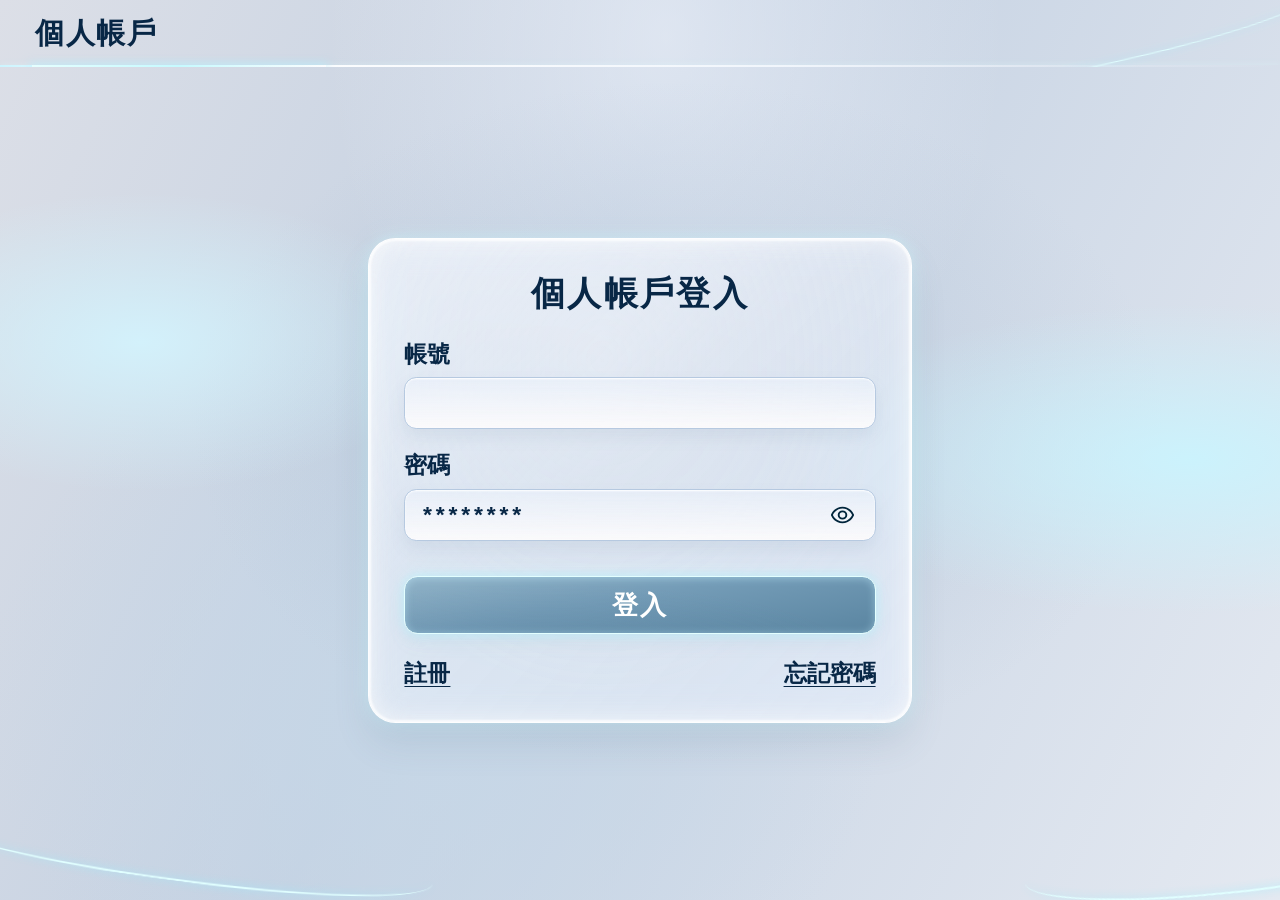
==== index.html @ 2a944b0b "Add files via upload" ====
<!doctype html>
<html lang="zh-Hant">
<head>
  <meta charset="utf-8">
  <meta name="viewport" content="width=device-width, initial-scale=1">
  <meta name="description" content="個人帳戶登入入口，使用帳號與密碼登入個人帳戶。">
  <meta name="theme-color" content="#dce5ef">
  <meta name="color-scheme" content="light">
  <title>個人帳戶登入｜個人帳戶</title>
  <link rel="stylesheet" href="./style.css">
  <link rel="stylesheet" href="./account.css">
  <script src="./app.js" defer></script>
</head>
<body>
  <a class="skip-link" href="#main-content">跳至主要內容</a>
  <header class="site-header">
    <a class="site-name" href="#login" aria-label="個人帳戶首頁">個人帳戶</a>
    <div class="header-light" aria-hidden="true"><span></span></div>
  </header>
  <main id="main-content" tabindex="-1">
    <section class="login-panel" aria-labelledby="login-title">
      <h1 id="login-title">個人帳戶登入</h1>
      <form id="login-form">
        <div class="field">
          <label for="account">帳號</label>
          <input id="account" name="username" type="text" autocomplete="username" autocapitalize="none" spellcheck="false" required>
        </div>
        <div class="field">
          <label for="password">密碼</label>
          <div class="password-input">
            <input id="password" name="password" type="password" autocomplete="current-password" placeholder="********" required>
            <button class="password-toggle" type="button" aria-label="顯示密碼" aria-controls="password" aria-pressed="false"><img class="eye-icon" src="./assets/icons/eye.svg" alt="" aria-hidden="true" width="39" height="30"></button>
          </div>
        </div>
        <button class="login-button" type="submit" disabled>登入</button>
        <nav class="account-links" aria-label="帳戶協助">
          <a href="#register">註冊</a>
          <a href="#recovery">忘記密碼</a>
        </nav>
        <p id="form-message" class="form-message" role="status" aria-live="polite" hidden></p>
      </form>
    </section>
  </main>
  <div class="bottom-light bottom-light-left" aria-hidden="true"></div>
  <div class="bottom-light bottom-light-right" aria-hidden="true"></div>
  <aside class="demo-tools" aria-label="流程示範工具">
    <details id="demo-tools">
      <summary>流程示範 <span aria-hidden="true">· 27 畫面</span></summary>
      <div class="demo-drawer">
        <h2>個人帳戶 · 流程預覽</h2>
        <p>僅使用虛構資料，未連接後端、金流或讀卡設備。請勿填入真實個資。重新整理會清除本次操作資料。</p>
        <p class="demo-credentials">示範帳號：<b>demo</b>　密碼：<b>demo1234</b><br>安全問題答案：<b>小王子</b>　示範證號：<b>DEMO-ID-001</b></p>
        <div class="demo-actions"><button type="button" data-action="demo-login">以示範帳戶進入</button><button type="button" data-action="demo-reset">重置示範</button></div>
        <label for="preview-screen">直接預覽參考畫面</label>
        <select id="preview-screen"><option value="">選擇畫面 01–27</option></select>
      </div>
    </details>
  </aside>
  <dialog id="flow-dialog" class="flow-dialog" aria-labelledby="dialog-title"></dialog>
  <noscript><p class="no-script">此網站為流程示範；請啟用 JavaScript 操作，尚未串接正式帳戶服務。</p></noscript>
</body>
</html>
---- style.css ----
:root {
  --u: clamp(.76px, .0598086vw, 1.15px);
  --ink: #082746;
  --input-edge: #b6c9e0;
  --font: Arial, "Microsoft JhengHei", "PingFang TC", "Noto Sans TC", sans-serif;
}
* { box-sizing: border-box; }
html { min-width: 280px; }
body {
  margin: 0;
  min-height: 100svh;
  color: var(--ink);
  font-family: var(--font);
  background:
    radial-gradient(ellipse at 11% 38%, #d3f5ffdb 0%, transparent 19%),
    radial-gradient(ellipse at 93% 51%, #c9f5ffdd 0%, transparent 24%),
    radial-gradient(ellipse at 53% 47%, #7c9ab730 0%, transparent 51%),
    radial-gradient(ellipse at 52% 4%, #eef2fa9c 0%, transparent 36%),
    radial-gradient(ellipse at 34% 78%, #c6d7e7 0%, transparent 38%),
    linear-gradient(116deg, #dcdfe7 0%, #c4d1e2 42%, #e4e9f1 100%);
  background-attachment: fixed;
}
button, input { font: inherit; }
button, a { -webkit-tap-highlight-color: transparent; }
button { cursor: pointer; }
a { color: inherit; }
[hidden] { display: none !important; }
:focus-visible { outline: 3px solid #367499; outline-offset: 5px; }
.skip-link { position: absolute; top: 8px; left: 16px; padding: 12px 18px; background: #fff; border-radius: 8px; z-index: 5; transform: translateY(-160%); }
.skip-link:focus { transform: none; }
.site-header { position: relative; height: calc(87 * var(--u)); padding-inline: calc(46 * var(--u)); display: flex; align-items: center; }
.site-name { text-decoration: none; font-size: calc(38 * var(--u)); font-weight: 700; line-height: 1.25; letter-spacing: calc(2 * var(--u)); }
.header-light { position: absolute; inset: auto 0 0; height: calc(2 * var(--u)); background: linear-gradient(90deg, #ccf5ff 0%, #fff 12%, #f1f6fc 61%, #e4eaf300 100%); box-shadow: 0 0 6px #dbffff9c; pointer-events: none; }
.header-light span { position: absolute; left: 2.5%; top: 0; width: 23%; height: 2px; background: linear-gradient(90deg, #e5ffff, #c6faff, transparent); box-shadow: 0 0 8px 2px #aeedff9c; }
.header-light::after { content: ""; position: absolute; right: -3%; bottom: -1px; width: 36%; height: calc(70 * var(--u)); border-bottom: calc(2 * var(--u)) solid #e1ffff; border-radius: 0 0 65% 45%; transform: rotate(-11deg); filter: drop-shadow(0 0 4px #93eeff); }
/* Keep the curved light inside its decorative layer, including on narrow screens. */
.site-header { overflow: clip; }
main { min-height: calc(100svh - 87 * var(--u)); display: grid; grid-template-columns: minmax(0, 1fr); place-items: center; padding: calc(35 * var(--u)) 24px; }
.login-panel {
  position: relative; width: calc(710 * var(--u)); max-width: 100%;
  padding: calc(44 * var(--u)) calc(46 * var(--u)) calc(35 * var(--u));
  border: calc(2 * var(--u)) solid #ffffffed;
  border-radius: calc(36 * var(--u));
  background: radial-gradient(ellipse at 43% 25%, #ffffff3d, transparent 65%), linear-gradient(132deg, #f4f8ffab 0%, #f0f4fd80 47%, #e9f2ff8f 100%);
  box-shadow: inset 0 0 2px 2px #ffffffbf, inset 0 0 26px #fffdfdba, 0 21px 35px #526f8c24, 0 0 17px #cefcff8c;
  backdrop-filter: blur(16px);
  transform: translateY(calc(-4 * var(--u)));
}
h1 { margin: 0 0 calc(31 * var(--u)); font-size: calc(44 * var(--u)); line-height: 1.3; letter-spacing: calc(3 * var(--u)); font-weight: 700; text-align: center; }
.field label { display: block; margin-bottom: calc(10 * var(--u)); font-size: calc(30 * var(--u)); line-height: 1.3; font-weight: 700; }
.field + .field { margin-top: calc(29 * var(--u)); }
.field input {
  display: block; width: 100%; height: calc(68 * var(--u)); min-width: 0;
  padding: 0 calc(23 * var(--u)); border: calc(2 * var(--u)) solid var(--input-edge); border-radius: calc(16 * var(--u));
  color: var(--ink); font-size: calc(30 * var(--u));
  background: linear-gradient(180deg, #edf3fc8c, #fffdfddb);
  box-shadow: inset 0 1px 2px #ffffff, 0 8px 16px #5677971a;
}
.field input:focus { border-color: #689bb8; }
.password-input { position: relative; }
.password-input input { padding-right: calc(78 * var(--u)); }
.password-input input::placeholder { opacity: 1; color: var(--ink); letter-spacing: calc(5 * var(--u)); font-family: Arial, sans-serif; font-weight: 700; }
.password-toggle { position: absolute; right: calc(14 * var(--u)); top: 50%; transform: translateY(-50%); display: grid; place-items: center; width: calc(54 * var(--u)); height: calc(50 * var(--u)); min-width: 44px; min-height: 44px; border: 0; border-radius: 10px; background: transparent; }
.password-toggle:hover { background: #b9d5e936; }
.eye-icon { display: block; width: calc(39 * var(--u)); height: calc(30 * var(--u)); object-fit: contain; filter: invert(12%) sepia(55%) saturate(1350%) hue-rotate(171deg) brightness(89%) contrast(102%); }
.login-button, .dialog-close {
  width: 100%; height: calc(76 * var(--u)); min-height: 48px; margin-top: calc(46 * var(--u));
  border: calc(2 * var(--u)) solid #e3ffff; border-radius: calc(18 * var(--u)); color: #fff;
  background: radial-gradient(ellipse at 29% 120%, #466e8d30, transparent 63%), linear-gradient(170deg, #90b2c7 0%, #749cb7 43%, #5a85a1 100%);
  box-shadow: inset 0 1px 9px #c4efff7a, 0 0 13px #b2f6ffb3, 0 9px 18px #6d93ab17;
  font-size: calc(34 * var(--u)); font-weight: 700; letter-spacing: calc(2 * var(--u));
  transition: filter .15s ease, box-shadow .15s ease;
}
.login-button:hover, .dialog-close:hover { filter: brightness(1.06); box-shadow: inset 0 1px 9px #d9f6ffb3, 0 0 16px #a6f5ffcc, 0 9px 18px #6d93ab26; }
.login-button:active, .dialog-close:active { filter: brightness(.96); }
.account-links { display: flex; align-items: center; justify-content: space-between; gap: 20px; margin-top: calc(22 * var(--u)); }
.account-links a { display: inline-flex; align-items: center; min-height: 44px; font-size: calc(30 * var(--u)); font-weight: 700; line-height: 1.35; text-underline-offset: 5px; text-decoration-thickness: 1px; }
.account-links a:hover { color: #416f92; }
.form-message { margin: 20px 0 0; padding: 12px 14px; font-size: 15px; line-height: 1.7; border-left: 3px solid #6a99b7; border-radius: 3px; background: #ffffff80; }
.bottom-light { position: fixed; bottom: calc(25 * var(--u)); pointer-events: none; width: 40%; height: calc(82 * var(--u)); filter: drop-shadow(0 0 4px #94eeff); }
.bottom-light::before { content: ""; position: absolute; inset: 0; border-bottom: 2px solid #e1ffff; border-radius: 0 0 52% 45%; transform: rotate(7deg); }
.bottom-light-left { left: -6%; transform: rotate(1deg); }
.bottom-light-right { right: -10%; bottom: calc(7 * var(--u)); width: 30%; transform: rotate(-12deg); }
/* Percentage-based CSS curves follow the reference without raster decoration. */
@supports (clip-path: shape(from 0% 0%, line to 100% 0%, line to 100% 100%, close)) {
  .site-header { overflow: visible; }
  .header-light::after {
    right: 0; bottom: -10px; width: 36%; height: calc(90 * var(--u));
    border: 0; border-radius: 0; transform: none; background: #e7ffff;
    clip-path: shape(from 0% 83%, curve to 100% 0% with 62% 118% / 67% -2%, line to 100% 2%, curve to 0% 85% with 67% 0% / 62% 120%, close);
    filter: drop-shadow(0 0 4px #93eeff);
  }
  .bottom-light-left { left: 0; bottom: calc(15 * var(--u)); width: 36%; height: calc(90 * var(--u)); transform: none; }
  .bottom-light-right { right: 0; bottom: calc(18 * var(--u)); width: 20%; height: calc(75 * var(--u)); transform: none; }
  .bottom-light::before { border: 0; border-radius: 0; transform: none; background: linear-gradient(90deg, #e1ffff55, #e1ffff 28%, #e1ffff9c 75%, #e1ffff11); }
  .bottom-light-left::before { clip-path: shape(from 0% 12%, curve to 100% 97% with 30% -20% / 29% 97%, line to 100% 99%, curve to 0% 14% with 29% 99% / 30% -18%, close); }
  .bottom-light-right::before { clip-path: shape(from 0% 92%, curve to 100% 5% with 55% 92% / 65% 10%, line to 100% 7%, curve to 0% 94% with 65% 12% / 55% 94%, close); }
}
dialog { width: min(460px, calc(100% - 40px)); max-height: calc(100svh - 48px); overflow-y: auto; padding: 30px; border: 2px solid #fff; border-radius: 22px; color: var(--ink); background: #edf3fb; box-shadow: 0 12px 45px #143a5b38, 0 0 15px #ccf9ff; }
dialog::backdrop { background: #1a3d5d66; backdrop-filter: blur(3px); }
dialog h2 { margin: 0 0 15px; font-size: 26px; }
dialog p { font-size: 16px; line-height: 1.8; }
.dialog-close { height: 50px; margin-top: 15px; font-size: 21px; letter-spacing: 0; }
.no-script { position: relative; padding: 16px; background: #fff; font-size: 15px; line-height: 1.7; }
@media (max-width: 600px) {
  body { background: radial-gradient(ellipse at 0 23%, #d7f8ffb3, transparent 34%), radial-gradient(ellipse at 100% 88%, #d1f4ffb3, transparent 40%), linear-gradient(155deg, #d9dfe9, #c6d6e6 55%, #e4ebf3); }
  .site-header { height: 76px; padding-inline: 24px; }
  .site-name { font-size: 29px; letter-spacing: 1px; }
  .header-light::after { width: 40%; height: 40px; right: 0; }
  main { min-height: calc(100svh - 76px); padding: 38px 22px 54px; }
  .login-panel { width: min(410px, 100%); min-width: 0; padding: 32px 25px 28px; border-radius: 26px; transform: none; }
  h1 { font-size: 29px; line-height: 1.4; letter-spacing: 1px; margin-bottom: 31px; }
  .field label { margin-bottom: 11px; font-size: 23px; }
  .field + .field { margin-top: 26px; }
  .field input { height: 57px; padding-left: 17px; border-width: 1.5px; border-radius: 13px; font-size: 23px; }
  .password-input input { padding-right: 57px; }
  .password-toggle { right: 5px; }
  .eye-icon { width: 30px; height: 25px; }
  .login-button { margin-top: 32px; height: 60px; font-size: 27px; border-radius: 14px; }
  .account-links { margin-top: 19px; }
  .account-links a { font-size: 23px; }
  .bottom-light-left { width: 75%; left: -18%; bottom: 2px; opacity: .7; }
  .bottom-light-right { display: none; }
}
@media (max-width: 350px) {
  main { padding-inline: 18px; }
  .login-panel { padding-inline: 21px; }
  h1 { font-size: 25px; }
  .account-links a { font-size: 20px; }
}
@media (prefers-reduced-motion: reduce) { *, *::before, *::after { transition: none !important; scroll-behavior: auto !important; } }
---- account.css ----
/* Shared screens 02–27. The approved login screen remains in style.css. */
select { font: inherit; }
body { background-color: #dce5ef; }
body[data-screen="02"], body[data-screen="04"] { background-attachment: scroll; }
h1[tabindex="-1"]:focus, #main-content:focus { outline: none; }
button:disabled { cursor: not-allowed; opacity: .65; }
.icon { display: inline-block; flex: 0 0 auto; width: 1.15em; height: 1.15em; object-fit: contain; filter: invert(12%) sepia(55%) saturate(1350%) hue-rotate(171deg) brightness(89%) contrast(102%); }
.sidebar a[aria-current="page"] .icon, .btn:not(.secondary) .icon { filter: brightness(0) invert(1); }
.pending-panel .icon, .reader-stage .reader-icon { filter: invert(46%) sepia(23%) saturate(1039%) hue-rotate(163deg) brightness(95%) contrast(88%); }
.btn { display: inline-flex; align-items: center; justify-content: center; gap: .45em; min-height: 44px; padding: calc(14 * var(--u)) calc(30 * var(--u)); border: 2px solid #e3ffff; border-radius: calc(15 * var(--u)); color: white; background: radial-gradient(ellipse at 29% 120%, #466e8d30, transparent 63%), linear-gradient(170deg, #90b2c7, #7199b4 43%, #5a85a1); box-shadow: inset 0 1px 8px #d4f2ff70, 0 0 11px #b2f6ff99; font-size: calc(30 * var(--u)); font-weight: 700; line-height: 1.35; text-decoration: none; transition: filter .15s, box-shadow .15s; }
.btn:hover { filter: brightness(1.055); }
.btn:active { filter: brightness(.95); }
.btn.secondary { border-color: #b4cce3; color: var(--ink); background: linear-gradient(#f9fbff99, #f4f8ffdd); box-shadow: inset 0 1px 3px #fff, 0 5px 9px #5177991a; }
.btn.compact { padding: calc(9 * var(--u)) calc(24 * var(--u)); font-size: calc(26 * var(--u)); }
.btn.wide { width: 100%; }
.text-link { display: inline-flex; align-items: center; min-height: 44px; font-size: calc(28 * var(--u)); font-weight: 700; text-underline-offset: 5px; }
.return-link { margin-top: calc(17 * var(--u)); text-align: center; }
.muted { color: #536b83; }
.demo-note { font-size: max(14px, calc(22 * var(--u))); line-height: 1.65; margin: calc(18 * var(--u)) 0 0; color: #405f7b; }
.error-text { font-size: max(16px, calc(23 * var(--u))); color: #b5283c; line-height: 1.5; margin: 7px 0 0; }
.field input[aria-invalid="true"] { border-color: #e74d66; background: #ffedf1c9; }
.auth-panel { transform: none; }
.auth-panel .login-button { display: inline-flex; align-items: center; justify-content: center; text-decoration: none; }
body[data-screen="02"] main, body[data-screen="04"] main { padding-block: calc(20 * var(--u)) calc(30 * var(--u)); }
.register-panel { width: calc(746 * var(--u)); padding: calc(22 * var(--u)) calc(52 * var(--u)) calc(18 * var(--u)); border-radius: calc(28 * var(--u)); }
.register-panel h1 { margin-bottom: 0; }
.register-panel .field label { font-size: calc(26 * var(--u)); line-height: 1.2; margin-bottom: calc(6 * var(--u)); }
.register-panel .field input { height: calc(47 * var(--u)); border-radius: calc(12 * var(--u)); font-size: max(18px, calc(25 * var(--u))); }
.register-panel .field + .field { margin-top: calc(11 * var(--u)); }
.register-panel .password-toggle { height: 44px; }
.register-panel .eye-icon { width: calc(35 * var(--u)); height: calc(27 * var(--u)); }
.register-panel .btn { margin-top: calc(26 * var(--u)); height: calc(58 * var(--u)); }
.register-panel .demo-note { font-size: 13px; margin: 10px 0 0; text-align: center; }
@media (min-width: 601px) {
  body[data-screen="04"] .register-panel .field label { font-size: calc(25 * var(--u)); }
  body[data-screen="04"] .register-panel .field input { height: calc(46 * var(--u)); }
  body[data-screen="04"] .register-panel .field + .field { margin-top: calc(8 * var(--u)); }
  body[data-screen="04"] .register-panel .error-text { font-size: calc(22 * var(--u)); line-height: 1.35; }
}
.recovery-panel { width: calc(728 * var(--u)); padding: calc(39 * var(--u)) calc(45 * var(--u)) calc(40 * var(--u)); }
.recovery-panel.account-step { width: calc(662 * var(--u)); }
.recovery-panel.account-step { padding-inline: calc(39 * var(--u)); }
.recovery-panel.question-step { padding-bottom: calc(68 * var(--u)); }
.recovery-panel.password-step { padding-top: calc(43 * var(--u)); padding-bottom: calc(60 * var(--u)); }
.question-step .question-box { padding-block: calc(9 * var(--u)); line-height: 1.35; }
.recovery-panel h1 { margin-bottom: calc(32 * var(--u)); }
.recovery-panel .subtitle { margin: calc(-7 * var(--u)) 0 calc(31 * var(--u)); font-size: calc(29 * var(--u)); font-weight: 700; text-align: center; }
.recovery-panel .btn { margin-top: calc(32 * var(--u)); }
.recovery-panel .secondary.wide { margin-top: calc(16 * var(--u)); }
.question-heading { display: flex; justify-content: space-between; align-items: baseline; gap: 15px; margin-bottom: calc(12 * var(--u)); font-size: calc(29 * var(--u)); font-weight: 700; }
.question-heading small { font-size: calc(22 * var(--u)); font-weight: 400; }
.question-box { padding: calc(14 * var(--u)) calc(20 * var(--u)); border: 2px solid #c5d4e5; background: #dce7f433; border-radius: 14px; font-size: calc(29 * var(--u)); line-height: 1.5; overflow-wrap: anywhere; margin-bottom: calc(30 * var(--u)); }
main.result-main { padding: calc(48 * var(--u)) calc(46 * var(--u)) calc(40 * var(--u)); }
.result-surface { width: 100%; min-height: calc(100svh - 175 * var(--u)); display: grid; place-items: center; border: 2px solid #fff; border-radius: calc(38 * var(--u)); background: #f4f7ff55; box-shadow: inset 0 0 22px #fff8, 0 0 18px #b6f9ffa1; position: relative; padding: 35px; }
.result-surface::before { content: ""; position: absolute; inset: calc(25 * var(--u)); border: 1px solid #ffffffaa; border-radius: 16px; pointer-events: none; }
.result-box { width: calc(742 * var(--u)); max-width: 100%; padding: calc(80 * var(--u)) calc(42 * var(--u)); text-align: center; position: relative; }
.result-box.small { width: calc(630 * var(--u)); padding-block: calc(46 * var(--u)); }
.result-box h1 { font-size: calc(44 * var(--u)); margin-bottom: calc(29 * var(--u)); letter-spacing: 1px; overflow-wrap: anywhere; }
.result-box p { margin: 0 0 calc(38 * var(--u)); font-size: calc(30 * var(--u)); font-weight: 700; line-height: 1.5; }
.result-box .btn { width: calc(350 * var(--u)); max-width: 100%; }
/* Dashboard uses one sidebar and a single content surface, as in the references. */
main.dashboard { display: grid; grid-template-columns: calc(286 * var(--u)) minmax(0, 1fr); align-items: stretch; padding: calc(22 * var(--u)) calc(12 * var(--u)) calc(18 * var(--u)); gap: 0; }
.sidebar { align-self: stretch; width: 100%; min-width: 0; padding: calc(30 * var(--u)) calc(10 * var(--u)); border: 1.5px solid #fff; border-radius: calc(27 * var(--u)) 0 0 calc(27 * var(--u)); background: linear-gradient(125deg, #f7faff75, #d9e5f44d); box-shadow: inset 0 0 16px #fff9, 0 0 13px #baf3ff66; }
.sidebar nav { display: grid; gap: calc(8 * var(--u)); }
.sidebar a { display: flex; align-items: center; gap: calc(26 * var(--u)); min-height: 60px; padding: calc(14 * var(--u)) calc(23 * var(--u)); border: 2px solid transparent; border-radius: calc(14 * var(--u)); font-size: calc(30 * var(--u)); line-height: 1.3; text-decoration: none; font-weight: 700; white-space: nowrap; }
.sidebar a[aria-current="page"] { color: #fff; border-color: #e1ffff; background: linear-gradient(155deg, #94bbce, #6193b0); box-shadow: inset 0 0 8px #c5faff, 0 0 12px #ccffff9c; }
.sidebar a:hover { background-color: #ffffff55; }
.sidebar .icon { width: calc(35 * var(--u)); height: calc(35 * var(--u)); }
.workspace { width: 100%; min-width: 0; min-height: calc(100svh - 127 * var(--u)); border: 2px solid #fff; border-radius: calc(28 * var(--u)); padding: calc(38 * var(--u)) calc(42 * var(--u)); background: linear-gradient(135deg, #f0f6ff91, #dce8fa7d); box-shadow: inset 0 0 23px #fff9, 0 0 15px #bdf8ff80; }
.workspace h1 { text-align: left; margin-bottom: calc(30 * var(--u)); }
.workspace.bare { border-color: transparent; border-radius: 0; box-shadow: none; background: transparent; }
body:is([data-screen="20"], [data-screen="21"], [data-screen="23"], [data-screen="24"], [data-screen="25"], [data-screen="26"]) .workspace > h1 { visibility: hidden; }
.workspace .demo-note { font-size: 14px; margin-top: 24px; }
.info-panel { border: 1.5px solid #c0d2e8; border-radius: calc(16 * var(--u)); background: linear-gradient(125deg, #fcfdffc4, #eaf2ff99); box-shadow: 0 8px 14px #5877991a, inset 0 0 3px #fff; padding: calc(30 * var(--u)) calc(36 * var(--u)); }
.info-panel h2 { font-size: calc(32 * var(--u)); margin: 0 0 calc(26 * var(--u)); line-height: 1.4; }
.balance-panel { position: relative; display: grid; grid-template-columns: 37% minmax(0, 1fr); padding-bottom: calc(45 * var(--u)); min-height: calc(231 * var(--u)); }
.balance-card { padding-right: calc(29 * var(--u)); }
.balance-side { padding-left: calc(42 * var(--u)); border-left: 1.5px solid #b4cbe3; min-width: 0; }
.balance-panel h2 { font-size: calc(30 * var(--u)); margin-bottom: calc(17 * var(--u)); }
.card-number { font-family: Arial, "Microsoft JhengHei", sans-serif; font-size: calc(39 * var(--u)); font-weight: 700; white-space: nowrap; margin: 0 0 calc(22 * var(--u)); }
.card-state { margin: 0; font-size: calc(28 * var(--u)); }
.balance-row { display: flex; align-items: center; gap: calc(34 * var(--u)); flex-wrap: wrap; }
.balance-value { margin: 0; font-family: Arial, sans-serif; font-size: calc(49 * var(--u)); font-weight: 700; line-height: 1.3; white-space: nowrap; }
.balance-row .btn { font-size: calc(28 * var(--u)); }
.balance-records { position: absolute; right: calc(15 * var(--u)); bottom: calc(16 * var(--u)); }
.notice-panel { display: flex; align-items: center; justify-content: space-between; gap: 30px; min-height: calc(145 * var(--u)); }
.notice-panel p { font-size: calc(32 * var(--u)); font-weight: 700; line-height: 1.6; margin: 0; }
.merchant-unapplied { min-height: calc(222 * var(--u)); }
.merchant-unapplied h2 { margin-bottom: calc(30 * var(--u)); }
.pending-panel { justify-content: flex-start; }
.pending-panel .icon { font-size: calc(46 * var(--u)); color: #4d92b8; }
.profile-panel { padding: 0; overflow: hidden; }
.profile-heading { display: flex; gap: 24px; align-items: center; padding: calc(22 * var(--u)) calc(28 * var(--u)); border-bottom: 1px solid #c2d2e3; }
.profile-heading h2 { margin: 0; }
.badge { border: 1px solid #91c8e5; background: linear-gradient(#c3e2f5, #9bcee9); padding: 6px 20px; border-radius: 11px; font-size: calc(26 * var(--u)); font-weight: 700; }
.data-list { margin: 0; }
.data-list > div { display: grid; grid-template-columns: calc(240 * var(--u)) minmax(0, 1fr); gap: 0; border-bottom: 1px solid #bdcfe2; padding: calc(20 * var(--u)) calc(28 * var(--u)); font-size: calc(30 * var(--u)); line-height: 1.45; }
.data-list dt { font-weight: 700; }
.data-list dd { margin: 0; overflow-wrap: anywhere; }
.panel-footer { padding: 8px 12px; display: flex; justify-content: flex-end; }
.card-details { border: 1px solid #adc5e0; border-radius: 12px; overflow: hidden; margin: 0 0 calc(42 * var(--u)); }
.card-details > div:last-child { border-bottom: 0; }
.actions { display: flex; gap: calc(22 * var(--u)); align-items: center; justify-content: center; flex-wrap: wrap; }
.actions.start { justify-content: flex-start; }
.actions > .btn { min-width: calc(215 * var(--u)); }
.records-heading { display: flex; align-items: center; justify-content: space-between; gap: 20px; margin-bottom: calc(10 * var(--u)); }
.records-heading h1 { margin: 0 0 5px; }
.records-heading p { margin: 0; font-size: calc(24 * var(--u)); color: #536b83; }
.records-inner { padding: calc(20 * var(--u)); border: 1.5px solid #fff; border-radius: calc(23 * var(--u)); background: #f5f9ff66; }
.records-tools { display: flex; justify-content: flex-end; margin-bottom: calc(24 * var(--u)); }
.date-filter { display: flex; align-items: center; flex-wrap: wrap; gap: calc(20 * var(--u)); margin: calc(20 * var(--u)) 0 calc(44 * var(--u)); }
.date-filter label { font-size: calc(28 * var(--u)); font-weight: 700; margin-right: calc(15 * var(--u)); }
.date-filter input { max-width: 100%; width: calc(314 * var(--u)); min-width: 0; height: calc(65 * var(--u)); min-height: 48px; border: 1.5px solid #b6cbe3; border-radius: 12px; padding: 10px 18px; background: #f8fbffb8; font-size: max(18px, calc(28 * var(--u))); color: var(--ink); }
.date-filter .btn { min-height: calc(65 * var(--u)); min-width: calc(185 * var(--u)); font-size: calc(27 * var(--u)); }
.table-scroll { max-height: calc(466 * var(--u)); min-height: calc(420 * var(--u)); overflow: auto; border: 1.5px solid #bbcfe4; border-radius: 14px; background: #f4f8ffe6; scrollbar-color: #8fabc4 #eaf2fb; }
table { border-collapse: collapse; width: 100%; text-align: left; font-size: calc(28 * var(--u)); line-height: 1.3; }
caption { position: absolute; width: 1px; height: 1px; padding: 0; overflow: hidden; clip-path: inset(50%); }
th { background: #dce7f4; font-weight: 700; position: sticky; top: 0; z-index: 1; }
th, td { padding: calc(16 * var(--u)) calc(20 * var(--u)); border-bottom: 1px solid #c4d4e5; white-space: nowrap; }
td:nth-child(2), th:nth-child(2) { white-space: normal; min-width: calc(220 * var(--u)); }
.empty-row td { text-align: center; padding: 45px 20px; font-size: 20px; white-space: normal; }
.filter-status { position: absolute; width: 1px; height: 1px; overflow: hidden; clip-path: inset(50%); }
.mobile-menu, .sidebar-toggle { display: none; }
/* Native modal focus containment with the reference's unobscured background. */
dialog.flow-dialog { position: fixed; inset: calc(87 * var(--u)) 0 0 calc(286 * var(--u)); margin: auto; width: min(calc(800 * var(--u)), calc(100vw - 340 * var(--u))); max-width: none; height: fit-content; max-height: calc(100svh - 130 * var(--u)); padding: calc(44 * var(--u)); border-radius: calc(28 * var(--u)); background: linear-gradient(125deg, #f1f6ffef, #e5eefbdf); border: 2px solid #fff; box-shadow: inset 0 0 17px #fff9, 0 12px 28px #547a9d2b, 0 0 15px #b1f2ffad; }
dialog.flow-dialog::backdrop { background: transparent; backdrop-filter: none; }
.flow-dialog h2 { margin: 0 0 calc(32 * var(--u)); font-size: calc(39 * var(--u)); line-height: 1.4; text-align: center; }
.flow-dialog .field label { font-size: calc(27 * var(--u)); }
.flow-dialog .field input { height: calc(61 * var(--u)); font-size: max(18px, calc(26 * var(--u))); }
.flow-dialog .actions { margin-top: calc(40 * var(--u)); }
.flow-dialog .actions .btn { flex: 1; min-width: 0; }
.flow-dialog.password-modal { width: min(calc(630 * var(--u)), calc(100vw - 340 * var(--u))); }
.flow-dialog.password-modal { transform: translateX(calc(-58 * var(--u))); }
.flow-dialog.password-modal h2 { text-align: left; }
.flow-dialog.merchant-modal { width: min(calc(850 * var(--u)), calc(100vw - 340 * var(--u))); }
.horizontal-field { display: grid; grid-template-columns: calc(145 * var(--u)) minmax(0, 1fr); gap: 20px; align-items: center; margin-top: calc(36 * var(--u)); }
.horizontal-field label { margin: 0; }
.horizontal-field > .field { display: contents; }
.horizontal-field .error-text { grid-column: 2; }
.flow-dialog .question { font-size: calc(37 * var(--u)); font-weight: 700; line-height: 1.5; text-align: center; margin: calc(30 * var(--u)) 0; }
.confirm-row { display: grid; grid-template-columns: calc(170 * var(--u)) minmax(0, 1fr); border: 1.5px solid #bacce2; border-radius: 13px; overflow: hidden; font-size: calc(29 * var(--u)); line-height: 1.5; }
.confirm-row span { padding: calc(14 * var(--u)) calc(22 * var(--u)); background: #d2e0f45c; font-weight: 700; }
.confirm-row strong { padding: calc(14 * var(--u)) calc(22 * var(--u)); background: #f8fbffad; overflow-wrap: anywhere; }
.reader-stage { text-align: center; }
.flow-dialog.reader-stage { padding: calc(36 * var(--u)); }
.flow-dialog.reader-insert { width: min(calc(920 * var(--u)), calc(100vw - 340 * var(--u))); }
.reader-stage h2 { border-bottom: 1.5px solid #adc6e0; padding-bottom: calc(24 * var(--u)); }
.reader-stage .reader-icon { font-size: calc(106 * var(--u)); margin: calc(8 * var(--u)) auto; color: #437ea6; }
.reader-stage .question { margin: calc(24 * var(--u)) 0 calc(16 * var(--u)); }
.reader-insert .question { font-size: calc(46 * var(--u)); }
.reader-stage .demo-note { font-size: calc(26 * var(--u)); margin: 0 0 calc(20 * var(--u)); }
.reader-stage .simulate-insert { display: inline-block; font-size: 15px; margin: 4px 0 18px; padding: 8px 14px; border: 1px dashed #83abc8; border-radius: 8px; color: #315d7e; background: #f4fbffb3; }
.reader-stage .actions { margin-top: calc(24 * var(--u)); }
.reader-stage .actions .btn { flex: 0 1 calc(255 * var(--u)); }
.spinner { width: calc(96 * var(--u)); height: calc(96 * var(--u)); min-width: 60px; min-height: 60px; border: 8px dotted #a4c8ea; border-top-color: #2e6a9b; border-right-color: #538bbe; border-radius: 50%; margin: calc(30 * var(--u)) auto; animation: spin 1.1s linear infinite; }
@keyframes spin { to { transform: rotate(360deg); } }
.flow-dialog.success-modal { text-align: center; }
.success-modal h2 { font-size: calc(44 * var(--u)); margin: calc(15 * var(--u)) 0 calc(37 * var(--u)); }
.success-modal p { font-size: calc(29 * var(--u)); line-height: 1.6; }
.success-modal .btn { width: min(100%, calc(440 * var(--u))); }
.success-modal .demo-note { font-size: 17px; }
body[data-screen="20"] .success-modal { width: min(calc(760 * var(--u)), calc(100vw - 340 * var(--u))); }
body[data-screen="26"] .success-modal { width: min(calc(768 * var(--u)), calc(100vw - 340 * var(--u))); }
body[data-screen="27"] .success-modal { width: min(calc(720 * var(--u)), calc(100vw - 340 * var(--u))); }
.logout-confirm { width: min(calc(720 * var(--u)), 100%); margin: calc(105 * var(--u)) auto 40px; padding: calc(52 * var(--u)) calc(44 * var(--u)); border: 2px solid #fff; border-radius: calc(28 * var(--u)); background: linear-gradient(125deg, #f1f6ffef, #e5eefbdf); box-shadow: inset 0 0 17px #fff9, 0 12px 28px #547a9d2b, 0 0 15px #b1f2ffad; text-align: center; }
.logout-confirm h2 { margin: 0 0 calc(42 * var(--u)); font-size: calc(39 * var(--u)); line-height: 1.4; }
.logout-confirm .actions > .btn { flex: 1; min-width: 0; }
.payment-panel { margin-top: 26px; padding: clamp(20px, 2vw, 32px); }
.payment-panel h2 { margin: 0; }
.payment-panel .payment-demo { margin: 9px 0 24px; font-size: 16px; }
.payment-fields { display: grid; grid-template-columns: minmax(180px, .7fr) minmax(0, 1.3fr); gap: 24px; margin-bottom: 24px; }
.payment-fields .field + .field { margin-top: 0; }
.payment-fields .field label { font-size: clamp(20px, 1.6vw, 27px); }
.payment-fields input { width: 100%; min-width: 0; height: 56px; font-size: 22px; }
.payment-panel .btn { font-size: clamp(19px, 1.6vw, 26px); }
.payment-panel .actions { flex-wrap: wrap; gap: 14px; margin-top: 22px; }
.payment-summary { display: grid; gap: 14px; margin: 20px 0; }
.payment-summary > div { display: grid; grid-template-columns: 140px minmax(0, 1fr); gap: 18px; font-size: clamp(20px, 1.7vw, 28px); }
.payment-summary dt { color: #405f7b; white-space: nowrap; }
.payment-summary dd { margin: 0; font-weight: 700; overflow-wrap: anywhere; }
.payment-status { display: flex; flex-wrap: wrap; align-items: center; gap: 16px; font-size: clamp(21px, 1.8vw, 29px); font-weight: 700; line-height: 1.6; }
.payment-status p { margin: 0; }
.payment-status .icon { width: 64px; height: 64px; }
.payment-status .spinner { width: 46px; height: 46px; min-width: 46px; min-height: 46px; margin: 0; border-width: 5px; }
@media (max-width: 900px) {
  .payment-fields { grid-template-columns: minmax(0, 1fr); gap: 20px; }
  .payment-summary > div { grid-template-columns: 90px minmax(0, 1fr); gap: 10px; }
  .payment-panel .actions > .btn, .payment-panel form > .btn { width: 100%; }
}
.demo-tools { position: fixed; bottom: 10px; left: 14px; z-index: 5; font-size: 12px; color: #365f7e; }
.demo-tools summary { padding: 8px 12px; cursor: pointer; border: 1px solid #ffffffa8; border-radius: 12px; background: #edf5fbd9; box-shadow: 0 2px 6px #526a7c12; }
.demo-tools summary:hover { background: #fff; }
.demo-drawer { position: absolute; bottom: 43px; left: 0; width: min(470px, calc(100vw - 28px)); max-height: min(650px, calc(100svh - 95px)); overflow: auto; padding: 22px; border: 1px solid #fff; border-radius: 18px; background: #f4f8fffa; box-shadow: 0 12px 40px #21496535; }
.demo-drawer h2 { margin: 0 0 12px; font-size: 21px; }
.demo-drawer p { font-size: 14px; line-height: 1.8; }
.demo-drawer label { display: block; margin: 20px 0 9px; font-size: 15px; font-weight: 700; }
.demo-drawer select { width: 100%; min-height: 44px; border: 1px solid #afc9df; border-radius: 8px; padding: 8px; color: var(--ink); background: #fff; }
.demo-actions { display: flex; gap: 10px; flex-wrap: wrap; }
.demo-actions button { min-height: 44px; border: 1px solid #aec6da; border-radius: 8px; background: #e3eef8; color: var(--ink); padding: 9px 13px; }
.demo-credentials { padding: 10px 12px; border-radius: 10px; background: #e6eff8; overflow-wrap: anywhere; }
@media (min-width: 901px) {
  .sidebar-toggle { position: absolute; right: 26px; top: 20px; display: inline-flex; align-items: center; gap: 7px; min-height: 44px; border: 1px solid #ffffffb3; background: #e8f0f980; color: #345b77; padding: 8px 12px; border-radius: 10px; font-size: 14px; }
  main.dashboard.collapsed { grid-template-columns: calc(94 * var(--u)) minmax(0, 1fr); }
  .collapsed .sidebar a { justify-content: center; padding-inline: 10px; }
  .collapsed .sidebar .nav-label { display: none; }
  body.sidebar-collapsed dialog.flow-dialog { left: calc(94 * var(--u)); }
}
@media (max-width: 1100px) and (min-width: 901px) { .balance-row { gap: 15px; } .balance-value { font-size: 34px; } .sidebar a { gap: 15px; padding-inline: 12px; } }
@media (max-width: 900px) {
  body { background-attachment: scroll; }
  body:has(dialog[open]) .workspace h1 { visibility: hidden; }
  .demo-tools { position: absolute; top: 18px; right: 18px; bottom: auto; left: auto; }
  .demo-drawer { top: 45px; bottom: auto; right: 0; left: auto; }
  main.dashboard { grid-template-columns: minmax(0, 1fr); display: block; padding: 18px 20px 75px; }
  .mobile-menu { display: inline-flex; align-items: center; gap: 10px; min-height: 44px; max-width: 100%; padding: 10px 15px; margin-bottom: 16px; border: 1px solid #fff; background: #eff6ffb8; color: var(--ink); border-radius: 12px; font-size: 18px; font-weight: 700; }
  .sidebar { display: none; margin-bottom: 17px; padding: 12px; border-radius: 18px; }
  .sidebar.is-open { display: block; }
  .sidebar a { font-size: 22px; min-height: 52px; padding: 12px 18px; gap: 18px; }
  .sidebar .icon { width: 27px; height: 27px; }
  .workspace { min-height: calc(100svh - 230px); padding: 25px; border-radius: 23px; }
  .workspace h1 { font-size: 32px; margin-bottom: 25px; }
  .workspace.bare { min-height: calc(100svh - 230px); }
  .info-panel { padding: 24px; }
  .notice-panel { flex-direction: column; align-items: flex-start; gap: 20px; }
  .notice-panel p { font-size: 24px; }
  .pending-panel { flex-direction: row; align-items: center; }
  .info-panel h2 { font-size: 25px; }
  .balance-panel { grid-template-columns: minmax(0, 1fr); padding-bottom: 24px; }
  .balance-card { padding: 0 0 23px; }
  .balance-side { padding: 23px 0 0; border-left: 0; border-top: 1px solid #b4cbe3; }
  .card-number { font-size: clamp(23px, 4.6vw, 34px); }
  .card-state { font-size: 21px; }
  .balance-value { font-size: clamp(30px, 5vw, 40px); }
  .balance-records { position: static; display: inline-flex; margin-top: 23px; }
  .balance-row { align-items: flex-start; gap: 19px; }
  .btn, .balance-row .btn { font-size: 22px; padding: 13px 20px; border-radius: 12px; }
  .btn.compact { font-size: 21px; }
  .profile-panel { padding: 0; }
  .profile-heading { padding: 22px; gap: 18px; flex-wrap: wrap; }
  .profile-heading h2 { font-size: 25px; }
  .data-list > div { font-size: 23px; grid-template-columns: minmax(120px, 32%) minmax(0, 1fr); gap: 12px; padding: 19px 22px; }
  .badge { font-size: 20px; }
  .records-heading { align-items: flex-start; }
  .records-heading p { font-size: 17px; }
  .records-inner { padding: 15px; }
  .date-filter { gap: 13px; margin: 20px 0 25px; }
  .date-filter label { font-size: 21px; }
  .date-filter input { width: 230px; font-size: 20px; }
  .date-filter .btn { min-width: 100px; font-size: 21px; }
  table { font-size: 21px; }
  th, td { padding: 15px 16px; }
  dialog.flow-dialog, .flow-dialog.password-modal, .flow-dialog.merchant-modal, .flow-dialog.reader-insert { inset: 76px 0 20px; width: min(680px, calc(100vw - 40px)); max-height: calc(100svh - 116px); padding: 30px; border-radius: 23px; }
  .flow-dialog.password-modal { transform: none; }
  body[data-screen="20"] .success-modal, body[data-screen="26"] .success-modal, body[data-screen="27"] .success-modal { width: min(680px, calc(100vw - 40px)); }
  .flow-dialog h2, .success-modal h2 { font-size: 31px; }
  .flow-dialog .field label { font-size: 22px; }
  .flow-dialog .field input { height: 54px; font-size: 22px; }
  .flow-dialog .question { font-size: 28px; }
  .flow-dialog .actions { margin-top: 28px; }
  .confirm-row { font-size: 23px; grid-template-columns: 130px minmax(0,1fr); }
  .success-modal p { font-size: 23px; }
  .reader-stage .demo-note { font-size: 20px; }
  .horizontal-field { grid-template-columns: 115px minmax(0, 1fr); margin-top: 25px; gap: 13px; }
}
@media (max-width: 600px) {
  .logout-confirm { margin-block: 55px 20px; padding: 30px 21px; border-radius: 23px; }
  .logout-confirm h2 { font-size: 28px; margin-bottom: 28px; }
  .logout-confirm .actions { display: grid; grid-template-columns: minmax(0, 1fr); gap: 14px; }
  main:not(.dashboard) { padding-bottom: 75px; }
  .auth-panel, .recovery-panel, .recovery-panel.account-step, .register-panel { width: min(440px, 100%); padding: 29px 24px 25px; }
  .recovery-panel.question-step, .recovery-panel.password-step { padding: 29px 24px 25px; }
  .auth-panel h1 { font-size: 29px; margin-bottom: 26px; }
  .register-panel .field label { font-size: 20px; margin-bottom: 8px; }
  .register-panel .field input { height: 49px; font-size: 20px; }
  .register-panel .field + .field { margin-top: 18px; }
  .register-panel .btn { height: 56px; margin-top: 26px; }
  .register-panel .return-link { margin-top: 12px; }
  .recovery-panel .subtitle { font-size: 22px; margin: 0 0 27px; }
  .question-heading { font-size: 21px; flex-wrap: wrap; }
  .question-heading small { font-size: 15px; }
  .question-box { font-size: 22px; padding: 14px; margin-bottom: 27px; }
  .text-link { font-size: 22px; }
  .result-main.result-main { padding: 26px 20px 75px; }
  .result-surface { min-height: 400px; padding: 25px 18px; border-radius: 26px; }
  .result-surface::before { inset: 10px; }
  .result-box, .result-box.small { width: 100%; padding: 32px 20px; }
  .result-box h1 { font-size: 29px; }
  .result-box p { font-size: 23px; margin-bottom: 28px; }
  main.dashboard { padding: 17px 16px 75px; }
  .workspace { padding: 23px 18px; }
  .workspace h1 { font-size: 29px; }
  .workspace > .demo-note { font-size: 13px; }
  .info-panel { padding: 22px 18px; }
  .profile-panel { padding: 0; }
  .data-list > div { grid-template-columns: minmax(0,1fr); gap: 9px; font-size: 22px; padding: 18px; }
  .card-number { font-size: clamp(21px, 5.7vw, 28px); }
  .balance-row { flex-direction: column; gap: 18px; }
  .balance-value { font-size: 34px; }
  .notice-panel .btn { width: 100%; }
  .notice-panel p { font-size: 23px; }
  .pending-panel { gap: 15px; }
  .pending-panel p { font-size: 22px; }
  .pending-panel .icon { font-size: 35px; }
  .actions { gap: 14px; }
  .actions.start > .btn { width: 100%; }
  .records-heading { flex-wrap: wrap; gap: 16px; }
  .records-inner { padding: 12px; }
  .records-tools { margin-bottom: 18px; }
  .date-filter { display: grid; grid-template-columns: minmax(0,1fr); gap: 12px; }
  .date-filter input { width: 100%; height: 52px; }
  .date-filter .btn { width: 100%; min-height: 48px; }
  .table-scroll { min-height: 0; max-height: none; border: 0; overflow: visible; background: transparent; }
  table, tbody { display: block; width: 100%; }
  thead { position: absolute; width: 1px; height: 1px; overflow: hidden; clip-path: inset(50%); }
  tbody { display: grid; gap: 15px; }
  tr { display: block; padding: 12px 14px; border: 1px solid #bbd0e6; border-radius: 12px; background: #f6faffdf; }
  td { display: grid; grid-template-columns: minmax(83px, 38%) minmax(0, 1fr); gap: 10px; padding: 9px 0; border: 0; font-size: 18px; line-height: 1.5; white-space: normal; overflow-wrap: anywhere; }
  td::before { content: attr(data-label); font-weight: 700; color: #4b6a85; }
  td:nth-child(2) { min-width: 0; }
  .empty-row td { display: block; padding: 22px 0; }
  .empty-row td::before { content: none; }
  .horizontal-field { display: block; }
  .horizontal-field label { margin-bottom: 10px; }
  dialog.flow-dialog, .flow-dialog.password-modal, .flow-dialog.merchant-modal, .flow-dialog.reader-insert { width: calc(100vw - 36px); padding: 26px 21px; max-height: calc(100svh - 110px); }
  body[data-screen="20"] .success-modal, body[data-screen="26"] .success-modal, body[data-screen="27"] .success-modal { width: calc(100vw - 36px); }
  .flow-dialog h2, .success-modal h2 { font-size: 28px; margin-bottom: 24px; }
  .flow-dialog .field + .field { margin-top: 22px; }
  .flow-dialog .actions { display: grid; grid-template-columns: minmax(0,1fr); gap: 13px; }
  .flow-dialog .actions .btn { width: 100%; }
  .flow-dialog .question { font-size: 25px; }
  .confirm-row { grid-template-columns: minmax(0,1fr); font-size: 21px; }
  .confirm-row strong, .confirm-row span { padding: 13px 15px; }
  .reader-stage .reader-icon { font-size: 90px; }
  .reader-stage .demo-note { font-size: 18px; }
  .success-modal p { font-size: 22px; }
  .spinner { margin: 25px auto; }
  .demo-tools { top: 18px; right: 12px; bottom: auto; left: auto; }
  .demo-drawer { width: min(470px, calc(100vw - 20px)); }
}
@media (prefers-reduced-motion: reduce) { .spinner { animation: none; } }
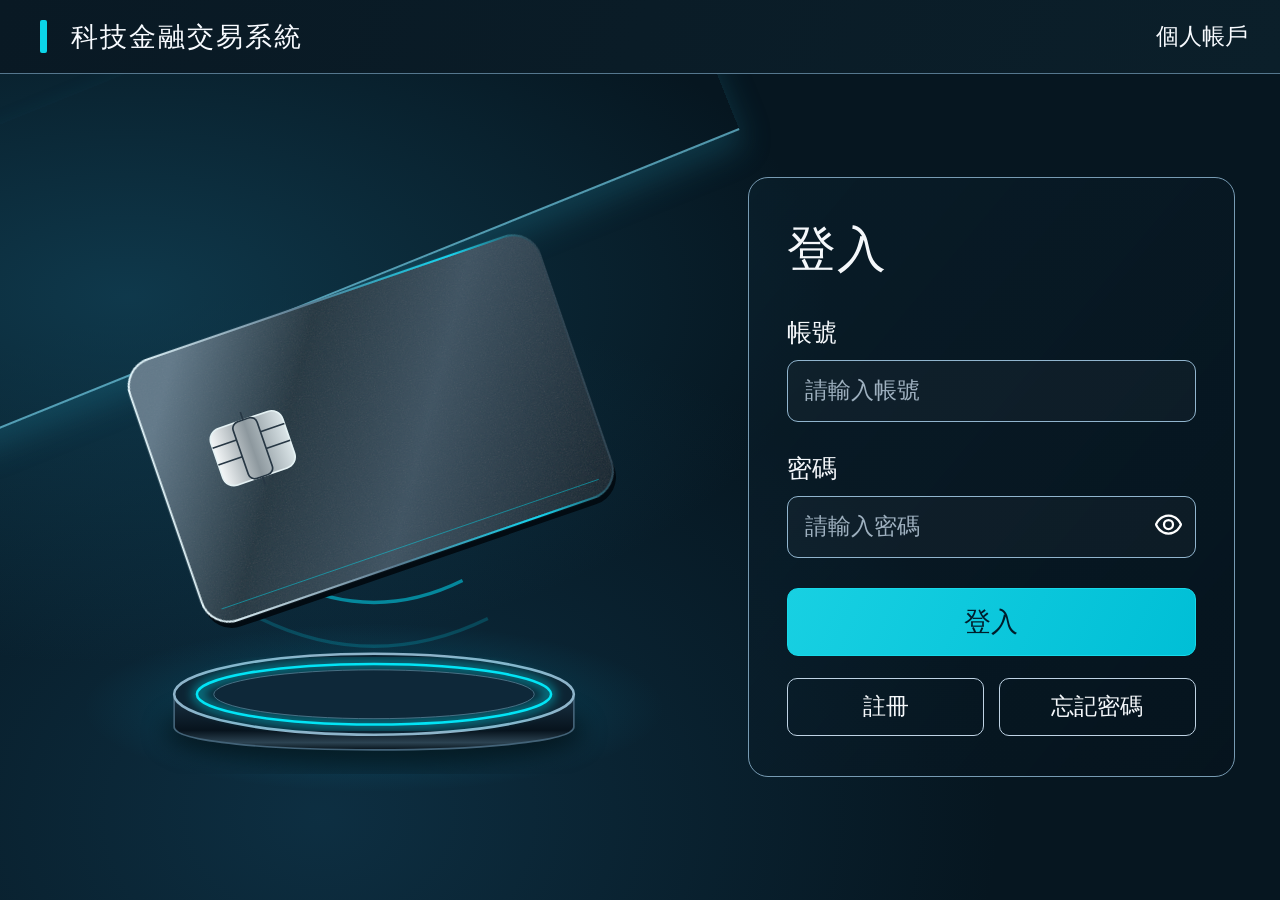
==== commit bc261eef: "Add files via upload" ====
--- a/index.html
+++ b/index.html
@@ -1,62 +1,17 @@
-<!doctype html>
-<html lang="zh-Hant">
-<head>
-  <meta charset="utf-8">
-  <meta name="viewport" content="width=device-width, initial-scale=1">
-  <meta name="description" content="個人帳戶登入入口，使用帳號與密碼登入個人帳戶。">
-  <meta name="theme-color" content="#dce5ef">
-  <meta name="color-scheme" content="light">
-  <title>個人帳戶登入｜個人帳戶</title>
-  <link rel="stylesheet" href="./style.css">
-  <link rel="stylesheet" href="./account.css">
-  <script src="./app.js" defer></script>
-</head>
-<body>
-  <a class="skip-link" href="#main-content">跳至主要內容</a>
-  <header class="site-header">
-    <a class="site-name" href="#login" aria-label="個人帳戶首頁">個人帳戶</a>
-    <div class="header-light" aria-hidden="true"><span></span></div>
-  </header>
-  <main id="main-content" tabindex="-1">
-    <section class="login-panel" aria-labelledby="login-title">
-      <h1 id="login-title">個人帳戶登入</h1>
-      <form id="login-form">
-        <div class="field">
-          <label for="account">帳號</label>
-          <input id="account" name="username" type="text" autocomplete="username" autocapitalize="none" spellcheck="false" required>
-        </div>
-        <div class="field">
-          <label for="password">密碼</label>
-          <div class="password-input">
-            <input id="password" name="password" type="password" autocomplete="current-password" placeholder="********" required>
-            <button class="password-toggle" type="button" aria-label="顯示密碼" aria-controls="password" aria-pressed="false"><img class="eye-icon" src="./assets/icons/eye.svg" alt="" aria-hidden="true" width="39" height="30"></button>
-          </div>
-        </div>
-        <button class="login-button" type="submit" disabled>登入</button>
-        <nav class="account-links" aria-label="帳戶協助">
-          <a href="#register">註冊</a>
-          <a href="#recovery">忘記密碼</a>
-        </nav>
-        <p id="form-message" class="form-message" role="status" aria-live="polite" hidden></p>
-      </form>
-    </section>
-  </main>
-  <div class="bottom-light bottom-light-left" aria-hidden="true"></div>
-  <div class="bottom-light bottom-light-right" aria-hidden="true"></div>
-  <aside class="demo-tools" aria-label="流程示範工具">
-    <details id="demo-tools">
-      <summary>流程示範 <span aria-hidden="true">· 27 畫面</span></summary>
-      <div class="demo-drawer">
-        <h2>個人帳戶 · 流程預覽</h2>
-        <p>僅使用虛構資料，未連接後端、金流或讀卡設備。請勿填入真實個資。重新整理會清除本次操作資料。</p>
-        <p class="demo-credentials">示範帳號：<b>demo</b>　密碼：<b>demo1234</b><br>安全問題答案：<b>小王子</b>　示範證號：<b>DEMO-ID-001</b></p>
-        <div class="demo-actions"><button type="button" data-action="demo-login">以示範帳戶進入</button><button type="button" data-action="demo-reset">重置示範</button></div>
-        <label for="preview-screen">直接預覽參考畫面</label>
-        <select id="preview-screen"><option value="">選擇畫面 01–27</option></select>
-      </div>
-    </details>
-  </aside>
-  <dialog id="flow-dialog" class="flow-dialog" aria-labelledby="dialog-title"></dialog>
-  <noscript><p class="no-script">此網站為流程示範；請啟用 JavaScript 操作，尚未串接正式帳戶服務。</p></noscript>
-</body>
-</html>
+<!doctype html>
+<html lang="zh-Hant" data-type="software">
+<head>
+  <meta charset="utf-8"><meta name="viewport" content="width=device-width,initial-scale=1">
+  <meta name="description" content="科技金融交易系統專題展示：模擬收款、現金儲值、卡片管理及管理員審核。無實際金流。">
+  <meta name="theme-color" content="#081a26"><meta name="page-type" content="software"><meta name="site-kind" content="software">
+  <title>科技金融交易系統｜模擬交易</title>
+  <link rel="stylesheet" href="./style.css?v=dark-ui-20261117-r2"><link rel="stylesheet" href="./live.css?v=dark-ui-20261117-r2"><script src="./app.js?v=dark-ui-20261117-r2" defer></script><script src="./api-client.js?v=dark-ui-20261117-r2" defer></script><script src="./user-live.js?v=dark-ui-20261117-r2" defer></script>
+</head>
+<body data-entry="user">
+  <a class="skip" href="#content">跳至主要內容</a>
+  <header class="topbar"><a class="brand" href="#home"><i></i>科技金融交易系統</a><div class="top-tools"><button class="icon-button menu-button" data-action="menu" aria-label="開啟導覽" aria-expanded="false">☰</button><span id="area-name">個人帳戶</span></div></header>
+  <div id="app"></div>
+  <footer class="simulation-tools"><details id="sim-tools"><summary>模擬控制台</summary><div class="tools-body"><p>僅使用虛構資料，不連接 MySQL、金流或讀卡機。資料儲存在此瀏覽器，可隨時重置。</p><label>使用者身分<select id="mode"><option value="user">個人帳戶</option><option value="merchant">商家收款</option></select></label><label class="check"><input id="auto-events" type="checkbox" checked>自動模擬讀卡與處理回應</label><div class="actions"><button data-action="load-fixture">載入流程測試資料</button><button data-action="reset-demo">重置為空帳戶</button></div><div id="device-controls"></div><p class="small" id="fixture-note">流程測試：付款人初始 NT$ 1,280，商家收款 300 後餘額 980，再儲值 500 後為 1,480。</p></div></details></footer>
+  <dialog id="dialog" aria-labelledby="dialog-title"></dialog><div id="toast" role="status" aria-live="polite"></div>
+  <noscript>本專題展示需要 JavaScript，請啟用後再操作。</noscript>
+</body></html>
--- a/style.css
+++ b/style.css
@@ -1,131 +1,22 @@
-:root {
-  --u: clamp(.76px, .0598086vw, 1.15px);
-  --ink: #082746;
-  --input-edge: #b6c9e0;
-  --font: Arial, "Microsoft JhengHei", "PingFang TC", "Noto Sans TC", sans-serif;
-}
-* { box-sizing: border-box; }
-html { min-width: 280px; }
-body {
-  margin: 0;
-  min-height: 100svh;
-  color: var(--ink);
-  font-family: var(--font);
-  background:
-    radial-gradient(ellipse at 11% 38%, #d3f5ffdb 0%, transparent 19%),
-    radial-gradient(ellipse at 93% 51%, #c9f5ffdd 0%, transparent 24%),
-    radial-gradient(ellipse at 53% 47%, #7c9ab730 0%, transparent 51%),
-    radial-gradient(ellipse at 52% 4%, #eef2fa9c 0%, transparent 36%),
-    radial-gradient(ellipse at 34% 78%, #c6d7e7 0%, transparent 38%),
-    linear-gradient(116deg, #dcdfe7 0%, #c4d1e2 42%, #e4e9f1 100%);
-  background-attachment: fixed;
-}
-button, input { font: inherit; }
-button, a { -webkit-tap-highlight-color: transparent; }
-button { cursor: pointer; }
-a { color: inherit; }
-[hidden] { display: none !important; }
-:focus-visible { outline: 3px solid #367499; outline-offset: 5px; }
-.skip-link { position: absolute; top: 8px; left: 16px; padding: 12px 18px; background: #fff; border-radius: 8px; z-index: 5; transform: translateY(-160%); }
-.skip-link:focus { transform: none; }
-.site-header { position: relative; height: calc(87 * var(--u)); padding-inline: calc(46 * var(--u)); display: flex; align-items: center; }
-.site-name { text-decoration: none; font-size: calc(38 * var(--u)); font-weight: 700; line-height: 1.25; letter-spacing: calc(2 * var(--u)); }
-.header-light { position: absolute; inset: auto 0 0; height: calc(2 * var(--u)); background: linear-gradient(90deg, #ccf5ff 0%, #fff 12%, #f1f6fc 61%, #e4eaf300 100%); box-shadow: 0 0 6px #dbffff9c; pointer-events: none; }
-.header-light span { position: absolute; left: 2.5%; top: 0; width: 23%; height: 2px; background: linear-gradient(90deg, #e5ffff, #c6faff, transparent); box-shadow: 0 0 8px 2px #aeedff9c; }
-.header-light::after { content: ""; position: absolute; right: -3%; bottom: -1px; width: 36%; height: calc(70 * var(--u)); border-bottom: calc(2 * var(--u)) solid #e1ffff; border-radius: 0 0 65% 45%; transform: rotate(-11deg); filter: drop-shadow(0 0 4px #93eeff); }
-/* Keep the curved light inside its decorative layer, including on narrow screens. */
-.site-header { overflow: clip; }
-main { min-height: calc(100svh - 87 * var(--u)); display: grid; grid-template-columns: minmax(0, 1fr); place-items: center; padding: calc(35 * var(--u)) 24px; }
-.login-panel {
-  position: relative; width: calc(710 * var(--u)); max-width: 100%;
-  padding: calc(44 * var(--u)) calc(46 * var(--u)) calc(35 * var(--u));
-  border: calc(2 * var(--u)) solid #ffffffed;
-  border-radius: calc(36 * var(--u));
-  background: radial-gradient(ellipse at 43% 25%, #ffffff3d, transparent 65%), linear-gradient(132deg, #f4f8ffab 0%, #f0f4fd80 47%, #e9f2ff8f 100%);
-  box-shadow: inset 0 0 2px 2px #ffffffbf, inset 0 0 26px #fffdfdba, 0 21px 35px #526f8c24, 0 0 17px #cefcff8c;
-  backdrop-filter: blur(16px);
-  transform: translateY(calc(-4 * var(--u)));
-}
-h1 { margin: 0 0 calc(31 * var(--u)); font-size: calc(44 * var(--u)); line-height: 1.3; letter-spacing: calc(3 * var(--u)); font-weight: 700; text-align: center; }
-.field label { display: block; margin-bottom: calc(10 * var(--u)); font-size: calc(30 * var(--u)); line-height: 1.3; font-weight: 700; }
-.field + .field { margin-top: calc(29 * var(--u)); }
-.field input {
-  display: block; width: 100%; height: calc(68 * var(--u)); min-width: 0;
-  padding: 0 calc(23 * var(--u)); border: calc(2 * var(--u)) solid var(--input-edge); border-radius: calc(16 * var(--u));
-  color: var(--ink); font-size: calc(30 * var(--u));
-  background: linear-gradient(180deg, #edf3fc8c, #fffdfddb);
-  box-shadow: inset 0 1px 2px #ffffff, 0 8px 16px #5677971a;
-}
-.field input:focus { border-color: #689bb8; }
-.password-input { position: relative; }
-.password-input input { padding-right: calc(78 * var(--u)); }
-.password-input input::placeholder { opacity: 1; color: var(--ink); letter-spacing: calc(5 * var(--u)); font-family: Arial, sans-serif; font-weight: 700; }
-.password-toggle { position: absolute; right: calc(14 * var(--u)); top: 50%; transform: translateY(-50%); display: grid; place-items: center; width: calc(54 * var(--u)); height: calc(50 * var(--u)); min-width: 44px; min-height: 44px; border: 0; border-radius: 10px; background: transparent; }
-.password-toggle:hover { background: #b9d5e936; }
-.eye-icon { display: block; width: calc(39 * var(--u)); height: calc(30 * var(--u)); object-fit: contain; filter: invert(12%) sepia(55%) saturate(1350%) hue-rotate(171deg) brightness(89%) contrast(102%); }
-.login-button, .dialog-close {
-  width: 100%; height: calc(76 * var(--u)); min-height: 48px; margin-top: calc(46 * var(--u));
-  border: calc(2 * var(--u)) solid #e3ffff; border-radius: calc(18 * var(--u)); color: #fff;
-  background: radial-gradient(ellipse at 29% 120%, #466e8d30, transparent 63%), linear-gradient(170deg, #90b2c7 0%, #749cb7 43%, #5a85a1 100%);
-  box-shadow: inset 0 1px 9px #c4efff7a, 0 0 13px #b2f6ffb3, 0 9px 18px #6d93ab17;
-  font-size: calc(34 * var(--u)); font-weight: 700; letter-spacing: calc(2 * var(--u));
-  transition: filter .15s ease, box-shadow .15s ease;
-}
-.login-button:hover, .dialog-close:hover { filter: brightness(1.06); box-shadow: inset 0 1px 9px #d9f6ffb3, 0 0 16px #a6f5ffcc, 0 9px 18px #6d93ab26; }
-.login-button:active, .dialog-close:active { filter: brightness(.96); }
-.account-links { display: flex; align-items: center; justify-content: space-between; gap: 20px; margin-top: calc(22 * var(--u)); }
-.account-links a { display: inline-flex; align-items: center; min-height: 44px; font-size: calc(30 * var(--u)); font-weight: 700; line-height: 1.35; text-underline-offset: 5px; text-decoration-thickness: 1px; }
-.account-links a:hover { color: #416f92; }
-.form-message { margin: 20px 0 0; padding: 12px 14px; font-size: 15px; line-height: 1.7; border-left: 3px solid #6a99b7; border-radius: 3px; background: #ffffff80; }
-.bottom-light { position: fixed; bottom: calc(25 * var(--u)); pointer-events: none; width: 40%; height: calc(82 * var(--u)); filter: drop-shadow(0 0 4px #94eeff); }
-.bottom-light::before { content: ""; position: absolute; inset: 0; border-bottom: 2px solid #e1ffff; border-radius: 0 0 52% 45%; transform: rotate(7deg); }
-.bottom-light-left { left: -6%; transform: rotate(1deg); }
-.bottom-light-right { right: -10%; bottom: calc(7 * var(--u)); width: 30%; transform: rotate(-12deg); }
-/* Percentage-based CSS curves follow the reference without raster decoration. */
-@supports (clip-path: shape(from 0% 0%, line to 100% 0%, line to 100% 100%, close)) {
-  .site-header { overflow: visible; }
-  .header-light::after {
-    right: 0; bottom: -10px; width: 36%; height: calc(90 * var(--u));
-    border: 0; border-radius: 0; transform: none; background: #e7ffff;
-    clip-path: shape(from 0% 83%, curve to 100% 0% with 62% 118% / 67% -2%, line to 100% 2%, curve to 0% 85% with 67% 0% / 62% 120%, close);
-    filter: drop-shadow(0 0 4px #93eeff);
-  }
-  .bottom-light-left { left: 0; bottom: calc(15 * var(--u)); width: 36%; height: calc(90 * var(--u)); transform: none; }
-  .bottom-light-right { right: 0; bottom: calc(18 * var(--u)); width: 20%; height: calc(75 * var(--u)); transform: none; }
-  .bottom-light::before { border: 0; border-radius: 0; transform: none; background: linear-gradient(90deg, #e1ffff55, #e1ffff 28%, #e1ffff9c 75%, #e1ffff11); }
-  .bottom-light-left::before { clip-path: shape(from 0% 12%, curve to 100% 97% with 30% -20% / 29% 97%, line to 100% 99%, curve to 0% 14% with 29% 99% / 30% -18%, close); }
-  .bottom-light-right::before { clip-path: shape(from 0% 92%, curve to 100% 5% with 55% 92% / 65% 10%, line to 100% 7%, curve to 0% 94% with 65% 12% / 55% 94%, close); }
-}
-dialog { width: min(460px, calc(100% - 40px)); max-height: calc(100svh - 48px); overflow-y: auto; padding: 30px; border: 2px solid #fff; border-radius: 22px; color: var(--ink); background: #edf3fb; box-shadow: 0 12px 45px #143a5b38, 0 0 15px #ccf9ff; }
-dialog::backdrop { background: #1a3d5d66; backdrop-filter: blur(3px); }
-dialog h2 { margin: 0 0 15px; font-size: 26px; }
-dialog p { font-size: 16px; line-height: 1.8; }
-.dialog-close { height: 50px; margin-top: 15px; font-size: 21px; letter-spacing: 0; }
-.no-script { position: relative; padding: 16px; background: #fff; font-size: 15px; line-height: 1.7; }
-@media (max-width: 600px) {
-  body { background: radial-gradient(ellipse at 0 23%, #d7f8ffb3, transparent 34%), radial-gradient(ellipse at 100% 88%, #d1f4ffb3, transparent 40%), linear-gradient(155deg, #d9dfe9, #c6d6e6 55%, #e4ebf3); }
-  .site-header { height: 76px; padding-inline: 24px; }
-  .site-name { font-size: 29px; letter-spacing: 1px; }
-  .header-light::after { width: 40%; height: 40px; right: 0; }
-  main { min-height: calc(100svh - 76px); padding: 38px 22px 54px; }
-  .login-panel { width: min(410px, 100%); min-width: 0; padding: 32px 25px 28px; border-radius: 26px; transform: none; }
-  h1 { font-size: 29px; line-height: 1.4; letter-spacing: 1px; margin-bottom: 31px; }
-  .field label { margin-bottom: 11px; font-size: 23px; }
-  .field + .field { margin-top: 26px; }
-  .field input { height: 57px; padding-left: 17px; border-width: 1.5px; border-radius: 13px; font-size: 23px; }
-  .password-input input { padding-right: 57px; }
-  .password-toggle { right: 5px; }
-  .eye-icon { width: 30px; height: 25px; }
-  .login-button { margin-top: 32px; height: 60px; font-size: 27px; border-radius: 14px; }
-  .account-links { margin-top: 19px; }
-  .account-links a { font-size: 23px; }
-  .bottom-light-left { width: 75%; left: -18%; bottom: 2px; opacity: .7; }
-  .bottom-light-right { display: none; }
-}
-@media (max-width: 350px) {
-  main { padding-inline: 18px; }
-  .login-panel { padding-inline: 21px; }
-  h1 { font-size: 25px; }
-  .account-links a { font-size: 20px; }
-}
-@media (prefers-reduced-motion: reduce) { *, *::before, *::after { transition: none !important; scroll-behavior: auto !important; } }
+@charset "UTF-8";
+:root{--nav:#091b27;--ink:#081e34;--muted:#52687a;--cyan:#00ccdf;--line:#bfd3e4;--paper:#f6fbff;--sidebar:clamp(240px,19.2vw,322px);--head:74px;--radius:17px;font-family:"Microsoft JhengHei","Noto Sans TC",Arial,sans-serif;color:var(--ink);background:var(--nav);font-synthesis:none}
+*{box-sizing:border-box}body{margin:0}button,input,select{font:inherit}button,a,input,select{-webkit-tap-highlight-color:transparent}button,a{touch-action:manipulation}button{cursor:pointer}button:disabled{cursor:not-allowed;opacity:.42}a{color:inherit}button{transition:background .18s,box-shadow .18s,transform .15s}button:hover:not(:disabled){filter:brightness(1.06)}button:active:not(:disabled){transform:translateY(1px)}button:focus-visible,a:focus-visible,input:focus-visible,select:focus-visible,summary:focus-visible{outline:3px solid #00b9d6;outline-offset:4px}button,input,select{min-height:44px}button{border:1px solid #829eb3;border-radius:11px;padding:10px 20px;background:transparent;color:inherit;font-weight:700}input,select{width:100%;border:1px solid #8ca7bc;border-radius:11px;padding:13px 17px;background:#fff;color:var(--ink)}input:invalid:not(:placeholder-shown){box-shadow:none}label{display:block;font-weight:700;font-size:21px;margin-bottom:11px}input{font-size:23px}input[type=checkbox]{width:18px;min-height:18px}h1,h2,h3,p{margin-top:0}h1{font-size:clamp(32px,3.2vw,51px);line-height:1.3;margin-bottom:30px;letter-spacing:.025em}h2{font-size:clamp(25px,2.1vw,34px);line-height:1.4;margin-bottom:22px}h3{font-size:24px}p{line-height:1.7}h1[tabindex]:focus{outline:none}.skip{position:fixed;top:-70px;z-index:100;background:white;padding:12px}.skip:focus{top:0}.small{font-size:14px;color:var(--muted)}.muted{color:var(--muted)}.primary{background:linear-gradient(115deg,#18d0e2,#00bfd6);border-color:#16d9e9;color:#001d2b}.danger{color:#ae263a;border-color:#d18994}.wide{width:100%}.actions{display:flex;gap:15px;align-items:center;flex-wrap:wrap}.actions>*{flex:1}.actions a{text-align:center}.button-link{display:inline-flex;align-items:center;justify-content:center;text-decoration:none;min-height:46px;border:1px solid var(--line);border-radius:10px;padding:10px 20px;font-weight:700}.button-link.primary{border:0}.badge{display:inline-flex;align-items:center;gap:7px;border-radius:7px;padding:6px 12px;background:#d9f5f3;color:#17645f;font-size:15px;white-space:nowrap}.badge.pending{background:#fff1d6;color:#875c13}.badge.error{background:#ffe2e6;color:#9b3040}.icon{width:27px;height:27px;object-fit:contain;flex:none}.topbar{height:var(--head);display:flex;align-items:center;justify-content:space-between;padding:0 32px 0 40px;background:linear-gradient(110deg,#091924,#0b1f2a);border-bottom:1px solid #55778e;color:#f8fbff;position:relative;z-index:20}.brand{font-weight:700;font-size:clamp(21px,2.1vw,34px);letter-spacing:2px;text-decoration:none;display:flex;align-items:center;gap:24px;white-space:nowrap}.brand i{height:33px;width:7px;background:#0bd5e9;border-radius:2px}.top-tools{display:flex;gap:20px;align-items:center}.top-tools #area-name{font-size:23px;font-weight:700}.demo-label{font-size:12px;color:#9cb4c5;border:1px solid #355365;border-radius:6px;padding:5px 9px}.menu-button{display:none}.icon-button{padding:7px;min-width:44px;border:0}.layout{display:grid;grid-template-columns:var(--sidebar) minmax(0,1fr);min-height:calc(100svh - var(--head))}.sidebar{background:radial-gradient(ellipse at 0 85%,#15435b77,transparent 65%),#0a1c27;color:#f2f7fa;padding:32px 16px 0;position:relative;overflow:hidden;min-height:calc(100svh - var(--head));border-right:1px solid #274655}.sidebar h2{font-size:30px;margin:0 18px 30px}.sidebar nav{display:grid;gap:8px;position:relative;z-index:2}.sidebar nav a{display:flex;align-items:center;gap:22px;padding:14px 21px;border-radius:11px;text-decoration:none;font-size:25px;font-weight:700;min-height:63px}.sidebar .icon{filter:brightness(0) invert(1);width:30px;height:30px}.sidebar nav a.active{background:linear-gradient(100deg,#087e98,#193c4b)}.sidebar nav a:hover{background-color:#1f4658}.sidebar-art{width:100%;max-width:300px;display:block;margin:20px auto 0}.content{background:radial-gradient(ellipse at 90% 10%,#e6f3fd44,transparent),#f8fbfe;min-width:0;padding:34px clamp(22px,2vw,36px);min-height:calc(100svh - var(--head))}.page{animation:page-in .32s ease both}.heading-row{display:flex;align-items:center;justify-content:space-between;gap:20px;margin-bottom:28px}.heading-row h1,.heading-row h2{margin:0}.heading-row select{width:170px;background:transparent;font-size:20px}.panel{background:#ffffffb8;border:1px solid var(--line);border-radius:var(--radius);padding:27px;min-width:0}.stats{display:grid;grid-template-columns:1.22fr 1fr 1fr;gap:20px;margin-bottom:36px}.stat{background:#e9f5fc;border:1px solid #c3dceb;border-radius:var(--radius);padding:21px 27px;min-height:150px}.stat h2{font-size:26px;margin-bottom:10px}.stat-value{font-size:clamp(29px,2.5vw,41px);font-weight:700;letter-spacing:.01em;line-height:1.3}.balance-line{display:flex;align-items:center;justify-content:space-between;gap:10px}.balance-line button{font-size:15px;padding:8px 12px;white-space:nowrap;display:flex;align-items:center;gap:8px;background:#ffffff80}.balance-line .icon{width:22px;height:22px}.home-grid{display:grid;grid-template-columns:1.35fr 1fr;gap:25px}.home-grid>.panel{min-height:440px}.home-grid h2{font-size:32px}.chart{height:305px;display:flex;align-items:flex-end;justify-content:space-around;gap:30px;padding:30px 30px 68px;border-bottom:1px solid #597387;position:relative;margin:0 14px 45px}.chart-empty{position:absolute;inset:20px 0 90px;display:grid;place-items:center;color:#6c7e8c;font-size:24px}.chart::before{content:"0";position:absolute;bottom:-12px;left:-17px;color:#597387}.chart-column{width:38%;height:100%;display:flex;align-items:center;justify-content:flex-end;flex-direction:column;position:relative}.bar{width:75%;background:linear-gradient(#05cadd,#79dce8);border-radius:9px 9px 0 0;min-height:0;transition:height .55s ease}.bar.topup{background:linear-gradient(#6796b4,#c2dce9)}.chart-label{position:absolute;top:calc(100% + 20px);text-align:center;white-space:nowrap;line-height:1.8;font-size:19px}.chart-label strong{display:block;font-size:25px}.empty{min-height:220px;display:flex;flex-direction:column;align-items:center;justify-content:center;text-align:center;color:#6d7e8c;font-size:23px;gap:20px}.empty .icon{width:65px;height:65px;opacity:.5}.recent-list{display:grid;gap:0;list-style:none;padding:0;margin:0 0 20px}.recent-list li{padding:17px 0;border-bottom:1px solid #d6e2eb;display:flex;justify-content:space-between;gap:18px}.recent-list strong{display:block;font-size:18px}.recent-list small{display:block;color:var(--muted);margin-top:5px}.positive{color:#107968}.negative{color:#b13e4d}.footer-note{font-size:13px;line-height:1.6;color:var(--muted);margin:22px 0 0}.form-field{margin-bottom:25px}.form-field input{min-height:60px}.error-message{color:#b32842;margin:12px 0;min-height:0}.steps{display:flex;align-items:center;justify-content:space-between;gap:8px;border:1px solid var(--line);border-radius:15px;background:#fff9;padding:15px 19px;list-style:none;margin:0 0 26px}.steps li{display:flex;align-items:center;gap:8px;font-size:clamp(13px,1.2vw,20px);color:#5a7187;white-space:nowrap}.steps b{border:1px solid #7892a8;border-radius:50%;width:30px;height:30px;display:inline-grid;place-items:center;font-size:17px;flex:none}.steps li.current{color:#009eb5;font-weight:700}.steps li.current b{background:#00d0df;color:#003742;border-color:#00d0df;box-shadow:0 0 0 7px #00d1df16}.steps li.done b{color:#009fb5;border-color:#00b7cb}.steps li+li:before{content:"";width:clamp(7px,1.6vw,30px);border-top:1px solid #92a8b9;margin-right:6px}.transaction-grid{display:grid;grid-template-columns:.88fr 1.12fr;gap:20px;min-height:560px}.transaction-grid .panel{padding:28px}.transaction-grid h2{font-size:31px;padding-bottom:18px;border-bottom:1px solid var(--line)}.transaction-grid input{font-size:30px;font-weight:700;min-height:72px;border-color:#00b7cf}.transaction-grid .primary{font-size:29px;min-height:73px}.transaction-form .form-field{margin-bottom:32px}.transaction-form>p{text-align:center;margin:17px 0 0;color:var(--muted);font-size:18px}.reader-scene{position:relative;min-height:400px;display:grid;place-items:center;background:radial-gradient(ellipse at center,#c1e9f5aa,transparent 75%),linear-gradient(135deg,#edf7ff,#b5c9d6);overflow:hidden;border-radius:var(--radius);border:1px solid var(--line)}.reader-scene>img{width:100%;height:100%;object-fit:contain;position:relative;z-index:2}.reader-card{position:absolute;width:30%;height:24%;border:2px solid #82afbf;border-radius:15px;background:linear-gradient(135deg,#4d6777,#142d3b);z-index:3;left:9%;bottom:18%;transform:rotate(20deg);box-shadow:0 7px 10px #00152144;transition:transform .5s,opacity .3s}.reader-card::before{content:"";display:block;width:24%;height:39%;margin:10% 15%;background:linear-gradient(140deg,#e9f0f0,#8a9ca5);border-radius:6px;border:1px solid #5c737e}.reader-card.absent{opacity:0;transform:translate(-35px,35px) rotate(20deg)}.reader-scene.waiting .reader-card{animation:insert-guide 2.4s ease-in-out infinite}.reader-scene.reading::after,.reader-scene.processing::after{content:"";position:absolute;inset:8%;border-radius:50%;box-shadow:0 0 35px #00ccdb55;animation:signal 1.8s ease infinite}.transaction-summary{margin:0 0 24px}.transaction-summary>div{display:flex;justify-content:space-between;gap:20px;padding:13px 0;border-bottom:1px solid var(--line);font-size:22px}.transaction-summary dt{color:var(--muted);flex:none}.transaction-summary dd{margin:0;text-align:right;font-weight:700;overflow-wrap:anywhere}.transaction-status{text-align:center;padding:18px 0}.transaction-status h2{border:0;padding:0}.transaction-status p{font-size:24px}.spinner{display:block;width:58px;height:58px;border:4px solid #92c4d9;border-top-color:#00b9d2;border-radius:50%;animation:spin 1s linear infinite;margin:20px auto}.checkmark{display:inline-grid;place-items:center;border:4px solid #00bcd3;border-radius:50%;width:68px;height:68px;font-size:43px;color:#00afc8;margin-bottom:14px;animation:complete .7s ease both}.take-card{font-size:28px;font-weight:700;background:#b6f0f6;color:#032838;border-radius:12px;text-align:center;padding:10px;margin-bottom:20px}.result-grid{display:grid;grid-template-columns:.9fr 1.1fr;gap:30px;align-items:center}.result-grid .reader-scene{background:transparent;border:0}.result-grid h2{text-align:center;font-size:42px;margin-bottom:15px}.result-grid .primary{font-size:25px;min-height:64px}.result-grid .actions{margin-top:25px}.simulation-tools{position:fixed;bottom:12px;left:14px;z-index:45;color:#e7f8ff;font-size:13px}.simulation-tools summary{list-style:none;cursor:pointer;border:1px solid #54788d;border-radius:9px;padding:10px 14px;background:#0c2735;box-shadow:0 4px 20px #00121f22}.simulation-tools summary::before{content:"◈ ";color:#00d3e5}.tools-body{position:absolute;bottom:47px;left:0;width:min(430px,calc(100vw - 28px));max-height:75svh;overflow:auto;background:#0e2735;border:1px solid #40667b;border-radius:14px;padding:22px;box-shadow:0 12px 40px #0006}.tools-body label{font-size:14px}.tools-body p,.tools-body .small{color:#b8cbd6}.tools-body select{font-size:16px;margin-top:8px}.tools-body button{font-size:13px;color:#e6f8ff;border-color:#4c778f}.tools-body .actions{gap:8px}.check{display:flex;gap:9px;align-items:center;margin-top:15px}#device-controls{border-top:1px solid #3c5a6d;margin-top:17px;padding-top:15px}#device-controls .actions{display:flex;flex-wrap:wrap}#device-controls button{flex:1 1 40%}.login-page{min-height:calc(100svh - var(--head));background:radial-gradient(ellipse at 10% 27%,#19607d77,transparent 43%),radial-gradient(ellipse at 25% 90%,#123f5899,transparent 50%),#061620;position:relative;color:#f5f8fb;display:grid;grid-template-columns:1.35fr 1fr;align-items:center;gap:45px;padding:45px 45px 65px;overflow:hidden}.login-page::before{content:"";position:absolute;width:65%;height:280px;left:-9%;top:-60px;transform:rotate(-22deg);border-bottom:2px solid #77d7f1aa;box-shadow:0 16px 30px #2087a344;pointer-events:none}.login-art{position:relative;min-width:0}.login-art>img{display:block;width:100%;max-height:740px;object-fit:contain}.login-art>button{position:absolute;bottom:0;right:0;font-size:14px;color:white}.auth-panel{padding:40px clamp(28px,3vw,50px);border:1px solid #779bb3;border-radius:20px;background:linear-gradient(130deg,#102b3b44,#05121c88);position:relative;width:100%;max-width:650px;justify-self:center}.auth-panel h1{font-size:49px;margin-bottom:34px}.auth-panel input{background:#ffffff07;color:white;border-color:#91b5ce;min-height:62px}.auth-panel input::placeholder{color:#9eb0bf}.auth-panel label{font-size:25px}.auth-panel .primary{min-height:68px;font-size:27px}.auth-panel .actions{margin-top:22px}.auth-panel .small{color:#a6c4d7;margin-bottom:0}.password-wrap{position:relative}.password-wrap input{padding-right:60px}.password-wrap button{position:absolute;right:7px;top:8px;border:0;padding:7px}.password-wrap .icon{filter:brightness(0) invert(1)}.auth-panel .form-field{margin-bottom:30px}.auth-panel.compact h1{font-size:35px}.auth-panel.compact .form-field{margin-bottom:15px}.auth-panel.compact label{font-size:18px}.auth-panel.compact input{font-size:19px;min-height:47px}.card-grid{display:grid;grid-template-columns:.9fr 1.1fr;gap:28px}.card-visual{background:radial-gradient(ellipse at 50% 70%,#195473,#071924 65%);border-radius:17px;overflow:hidden}.card-visual img{width:100%;height:100%;max-height:520px;object-fit:contain}.card-number{font-size:clamp(25px,3vw,41px);font-weight:700;letter-spacing:3px;line-height:1.7}.filter-form{display:flex;align-items:flex-end;gap:14px;margin-bottom:24px}.filter-form label{font-size:15px;margin:0}.filter-form input,.filter-form select{font-size:16px;min-height:46px}.filter-form>label{flex:1}.table-wrap{overflow:auto;border:1px solid var(--line);border-radius:12px}table{width:100%;border-collapse:collapse;text-align:left;font-size:17px}th,td{padding:17px 19px;border-bottom:1px solid var(--line);white-space:nowrap}th{background:#eaf3f9;color:#3b566e;font-weight:700}td:last-child{font-weight:700}tr:last-child td{border-bottom:0}.table-empty{text-align:center;white-space:normal;padding:65px 20px;color:var(--muted)}.station,.admin .content,.admin .sidebar{background:radial-gradient(ellipse at 0 75%,#164f6599,transparent 60%),#061a27;color:#f5faff}.station{min-height:calc(100svh - var(--head));padding:28px 45px 55px}.station .steps{background:transparent;border:0;color:#e3eff7;padding-inline:0;margin-bottom:45px}.station .steps li{color:#d1dfeb}.station .steps li.current{color:#00e2ed}.station-grid{display:grid;grid-template-columns:.34fr .66fr;gap:38px;align-items:center}.station .reader-scene{min-height:460px;border:0;background:transparent}.station .panel{min-height:525px;background:#02172555;border-color:#a2c7dd;display:flex;flex-direction:column;justify-content:center;padding:48px 55px}.station h1{font-size:clamp(38px,4.5vw,72px)}.station p{font-size:27px}.station input{background:#102b3a;color:white;border-color:#00d0df;font-size:37px}.station .primary{font-size:37px;min-height:90px;margin-top:35px}.station label{font-size:28px}.station .transaction-summary dt{color:#adc5d6}.station .transaction-summary{margin-bottom:10px}.station .transaction-summary dd{color:white}.station .reader-card{width:30%;height:40%;bottom:43%;left:34%;transform:rotate(-5deg)}.station .reader-card.absent{transform:translateY(-65px) rotate(-5deg)}.admin .panel{background:#0b233177;border-color:#26758a}.admin .stat{background:#0b2635;border-color:#16b5cb}.admin .stat h2{font-size:23px}.admin .content{border-left:1px solid #204556}.admin .content>.page{border:1px solid #00d3e2;border-radius:16px;padding:26px}.admin .table-wrap{border-color:#36788e}.admin th{background:#163747;color:white}.admin td,.admin th{border-color:#34586c}.admin .table-empty,.admin .muted,.admin .small{color:#aac1d0}.admin input{background:#0e2a3a;color:white;border-color:#00bacf}.admin .detail-grid{display:grid;grid-template-columns:1fr 1fr;gap:22px;margin:22px 0}.admin .stats{margin-bottom:24px}.admin .stats .stat{min-height:115px}.admin .transaction-summary dt{color:#b6cbd8}.admin .badge{color:#96fff3;background:#0b514f}.admin button{color:white}.admin button.primary{color:#00222e}.admin .search{max-width:590px}.admin .panel>h2{margin-bottom:18px}.station-links{display:flex;gap:20px;align-items:center;justify-content:flex-end;margin-top:20px}.station-links a{font-size:14px;color:#9ebccc}.receipt-id{font-family:monospace;letter-spacing:.02em}.status-dot{height:8px;width:8px;background:#00d8dd;border-radius:50%;display:inline-block;margin-right:8px}.inline-note{background:#e5f5fa;padding:15px;border-radius:10px;font-size:15px}.admin .inline-note{background:#103447}.note-link{background:none;border:0;padding:0;min-height:25px;text-decoration:underline;color:inherit}dialog{border:1px solid #7cb5cc;border-radius:19px;padding:32px;max-width:650px;width:calc(100% - 40px);max-height:calc(100svh - 40px);overflow:auto;color:var(--ink);background:#f8fcff;box-shadow:0 20px 80px #00111d66;animation:dialog-in .22s ease}dialog::backdrop{background:#00111db5;backdrop-filter:blur(3px)}dialog h2{font-size:33px}dialog p{font-size:20px}dialog.dark{background:linear-gradient(120deg,#163644,#041723);color:white;border:2px solid #00d6e3}dialog.dark .amount{font-size:65px;text-align:center;margin:25px 0;font-weight:700}dialog.dark button{color:white}dialog.dark .primary{color:#00232b}dialog.dark label{font-size:18px}dialog input{margin-bottom:20px}#toast{position:fixed;bottom:22px;right:22px;background:#0c3544;color:white;border:1px solid #27bccc;border-radius:12px;padding:13px 19px;z-index:80;max-width:calc(100vw - 40px);box-shadow:0 6px 30px #00131f44;opacity:0;pointer-events:none;transition:opacity .2s}#toast.visible{opacity:1}.motion-paused *, .motion-paused *::before,.motion-paused *::after{animation-play-state:paused!important;transition:none!important}.motion-paused .page{animation:none!important}.motion-paused dialog{animation:none!important}
+@keyframes page-in{from{opacity:.3;transform:translateY(9px)}to{opacity:1;transform:translateY(0)}}@keyframes dialog-in{from{opacity:0;transform:scale(.97)}to{opacity:1;transform:scale(1)}}@keyframes signal{50%{opacity:.25;transform:scale(.93)}}@keyframes spin{to{transform:rotate(360deg)}}@keyframes insert-guide{50%{transform:translate(15px,-9px) rotate(20deg)}}@keyframes complete{0%{opacity:0;transform:scale(.7)}65%{transform:scale(1.08)}100%{opacity:1;transform:scale(1)}}.login-art img{animation:levitate 6s ease-in-out infinite}@keyframes levitate{50%{transform:translateY(-10px) rotate(.6deg)}}
+@media(min-width:1800px){.content{padding:40px 45px}.home-grid>.panel{min-height:480px}}
+@media(max-width:1200px){:root{--sidebar:230px}.brand{font-size:26px}.sidebar nav a{font-size:20px;gap:16px;padding-inline:14px}.sidebar h2{font-size:25px}.content{padding:28px 24px}.stats{gap:12px}.stat{padding:18px;min-height:130px}.stat h2{font-size:21px}.balance-line{flex-wrap:wrap}.balance-line button{font-size:13px}.home-grid{gap:18px}.home-grid h2{font-size:26px}.chart{padding-inline:10px}.chart-label{font-size:16px}.chart-label strong{font-size:23px}.steps{flex-wrap:wrap;justify-content:flex-start;gap:12px}.steps li+li:before{display:none}.transaction-grid{min-height:490px}.transaction-grid .panel{padding:22px}.transaction-grid h2{font-size:27px}.reader-scene{min-height:340px}.station .steps li{font-size:16px}.station .panel{padding:35px}.station p{font-size:23px}.top-tools{gap:12px}.top-tools #area-name{font-size:19px}.demo-label{font-size:11px}.result-grid{gap:18px}.transaction-summary>div{font-size:18px}.station-grid{gap:20px}.station{padding:25px 30px 55px}}
+@media(max-width:900px){:root{--head:66px;--sidebar:215px}.topbar{padding-inline:20px}.brand{font-size:22px;gap:12px;letter-spacing:.5px}.brand i{height:25px;width:5px}.demo-label{display:none}.sidebar nav a{font-size:18px;gap:12px}.sidebar .icon{width:25px;height:25px}.sidebar h2{font-size:23px;margin-inline:10px}.content{padding:25px 20px}.home-grid{grid-template-columns:1fr}.home-grid>.panel{min-height:330px}.stats{grid-template-columns:1fr 1fr;gap:14px;margin-bottom:22px}.stat:first-child{grid-column:1/-1;min-height:110px}.balance-line{flex-wrap:nowrap}.stat{min-height:110px}.transaction-grid,.result-grid{grid-template-columns:1fr}.transaction-grid .reader-scene{min-height:290px;max-height:320px}.transaction-grid .panel{order:0}.transaction-grid .reader-scene{order:1}.result-grid .reader-scene{min-height:250px;max-height:300px}.result-grid .reader-scene>img{max-height:300px}.card-grid{grid-template-columns:1fr}.card-visual{max-height:280px}.login-page{gap:20px;padding:35px 25px 65px;grid-template-columns:1fr 1.1fr}.auth-panel{padding:28px}.auth-panel h1{font-size:38px}.auth-panel label{font-size:21px}.auth-panel .primary{font-size:23px}.login-art>button{font-size:12px}.auth-panel .actions{gap:10px}.station-grid{grid-template-columns:.36fr .64fr;gap:10px}.station .reader-scene{min-height:340px}.station .panel{padding:30px;min-height:470px}.station .primary{font-size:27px}.admin .detail-grid{grid-template-columns:1fr}.admin .content>.page{padding:20px}.admin .stats{grid-template-columns:repeat(3,1fr)}.admin .stat:first-child{grid-column:auto}.admin .stat{padding:12px}.admin .stat h2{font-size:17px}.admin .stat-value{font-size:30px}}
+@media(max-width:640px){:root{--head:64px}.topbar{padding:0 16px;gap:8px;position:sticky;top:0}.brand{font-size:18px;gap:9px;letter-spacing:0}.brand i{height:24px;width:4px}.top-tools #area-name{display:none}.menu-button{display:block;font-size:23px;color:white}.layout{display:block}.sidebar{display:none;position:fixed;z-index:30;top:var(--head);bottom:0;width:min(320px,85vw);box-shadow:20px 0 60px #00111d66;overflow:auto;padding-top:23px}.sidebar.open{display:block}.sidebar h2{margin-bottom:19px}.sidebar nav a{font-size:21px;min-height:57px}.sidebar-art{max-width:230px}.content{padding:22px 17px 70px;min-height:calc(100svh - var(--head))}h1{font-size:31px;margin-bottom:22px}h2{font-size:25px}.heading-row{gap:12px;margin-bottom:22px}.heading-row select{width:108px;font-size:15px;padding:8px}.heading-row h1{font-size:29px}.stats{gap:13px;margin-bottom:18px}.stat{padding:16px;min-height:105px}.stat h2{font-size:20px;margin-bottom:9px}.stat-value{font-size:29px}.stat:first-child{min-height:114px}.balance-line button{font-size:13px;padding:8px 10px}.balance-line .icon{width:20px}.home-grid{gap:18px}.panel{padding:19px;border-radius:15px}.home-grid>.panel{min-height:0}.home-grid h2{font-size:25px;margin-bottom:10px}.chart{height:235px;margin-bottom:55px;padding:25px 12px 45px;gap:22px}.chart-empty{font-size:20px}.chart-label{font-size:16px;top:calc(100% + 16px)}.chart-label strong{font-size:22px}.empty{min-height:190px;font-size:21px;gap:15px}.empty .icon{width:58px;height:58px}.home-grid .wide{font-size:20px;min-height:52px}.recent-list li{padding:14px 0;font-size:16px}.recent-list strong{font-size:16px}.login-page{display:flex;flex-direction:column;padding:0 20px 70px;gap:0;min-height:calc(100svh - var(--head))}.login-art{width:100%;height:205px}.login-art>img{height:235px;width:100%;margin-top:-30px}.login-art>button{right:0;bottom:10px;min-height:35px;padding:5px 10px}.auth-panel{padding:25px 23px;border-radius:16px;max-width:480px}.auth-panel h1{font-size:34px;margin-bottom:25px}.auth-panel label{font-size:19px;margin-bottom:8px}.auth-panel input{min-height:51px;font-size:19px}.auth-panel .form-field{margin-bottom:20px}.auth-panel .primary{min-height:54px;font-size:23px}.auth-panel .actions{margin-top:16px}.auth-panel .actions>*{font-size:17px;padding-inline:10px}.auth-panel .small{font-size:12px}.password-wrap button{top:3px}.transaction-grid{min-height:0;gap:16px}.transaction-grid .panel{padding:20px}.transaction-grid h2{font-size:25px}.transaction-grid .primary{font-size:25px;min-height:60px}.transaction-grid input{font-size:25px;min-height:60px}.transaction-form .form-field{margin-bottom:23px}.transaction-grid .reader-scene{min-height:245px;max-height:270px}.steps{padding:13px 12px;gap:10px 12px;margin-bottom:20px}.steps li{font-size:12px;gap:5px}.steps b{width:24px;height:24px;font-size:13px}.steps li.current b{box-shadow:none}.transaction-summary>div{font-size:17px;padding:12px 0}.transaction-summary dd{max-width:60%}.result-grid h2{font-size:32px}.take-card{font-size:25px}.result-grid .reader-scene{max-height:230px;min-height:230px}.result-grid .reader-scene>img{max-height:230px}.card-number{font-size:26px;letter-spacing:1px}.filter-form{flex-wrap:wrap;gap:12px}.filter-form>label{flex-basis:40%;min-width:0}.filter-form .actions{width:100%}.table-wrap{border:0;overflow:visible}table,tbody{display:block}thead{position:absolute;clip-path:inset(50%);width:1px;height:1px;overflow:hidden}tbody{display:grid;gap:15px}tr{display:block;border:1px solid var(--line);border-radius:12px;padding:11px 16px;background:#fff8}td{display:grid;grid-template-columns:90px minmax(0,1fr);gap:10px;white-space:normal;overflow-wrap:anywhere;border:0;padding:8px 0;font-size:15px}td::before{content:attr(data-label);font-weight:700;color:var(--muted)}td.table-empty{display:block;padding:25px 10px}td.table-empty:before{display:none}.station{padding:20px 17px 70px}.station .steps{margin-bottom:20px;gap:12px}.station .steps li{font-size:12px}.station-grid{display:flex;flex-direction:column;gap:15px}.station .reader-scene{min-height:210px;max-height:230px;width:100%}.station .reader-scene>img{max-height:230px}.station .panel{width:100%;min-height:335px;padding:25px}.station h1{font-size:35px}.station p{font-size:20px}.station input{font-size:30px;min-height:65px}.station .primary{font-size:26px;min-height:65px;margin-top:22px}.station label{font-size:21px}.station-links{flex-wrap:wrap;justify-content:flex-start}.station .reader-card{width:20%;height:40%;left:40%;bottom:44%}.admin .content>.page{padding:17px;border-radius:12px}.admin .stats{grid-template-columns:1fr;gap:12px}.admin .stat:first-child{grid-column:auto}.admin .stat{min-height:90px}.admin .heading-row{align-items:flex-start;flex-wrap:wrap}.admin .heading-row h1{font-size:29px}.admin .panel{padding:17px}.admin .detail-grid{gap:15px}.admin tr{background:#092332;border-color:#36788e}.admin td::before{color:#9fbbcc}.simulation-tools{left:10px;bottom:10px}.simulation-tools summary{font-size:12px;padding:9px 12px}.tools-body{width:min(430px,calc(100vw - 20px))}dialog{padding:25px}dialog h2{font-size:28px}dialog p{font-size:18px}dialog.dark .amount{font-size:48px}.actions{gap:12px}.actions>*{min-width:0}.result-grid .actions{flex-direction:column}.result-grid .actions>*{width:100%}#toast{bottom:60px;right:10px}.transaction-status p{font-size:22px}}
+
+.stage-grid{grid-template-columns:minmax(220px,.29fr) minmax(0,1fr)}.stage-grid .transaction-summary>div{display:block;padding:20px 0}.stage-grid .transaction-summary dd{text-align:left;font-size:32px;margin-top:16px;max-width:none}.reader-panel{position:relative;display:flex;flex-direction:column;gap:16px;min-width:0}.reader-panel .reader-scene{flex:1;min-height:480px}.reader-panel .reader-scene>img{padding:80px 0 0 65px}.reader-caption{position:absolute;top:27px;left:30px;max-width:calc(100% - 50px);z-index:5;pointer-events:none}.reader-caption h2{border:0;font-size:36px;margin:16px 0 8px;padding:0}.reader-caption p{font-size:20px}.reader-caption .spinner{margin:20px 0}.reader-panel .actions .primary{font-size:22px;min-height:56px}.reader-panel .actions button{min-height:56px}.home-grid>.panel>.button-link{display:flex;max-width:270px;margin:28px auto 0;font-size:25px;min-height:60px}.home-grid .chart{height:290px;padding-bottom:0;margin:0 18px 75px}.home-grid .chart-label{top:calc(100% + 14px)}.auth-panel .actions .button-link{font-size:23px;min-height:58px}
+@media(max-width:900px){.stage-grid{grid-template-columns:1fr}.stage-grid .transaction-summary{display:grid;grid-template-columns:1fr 1fr;gap:20px;margin:0}.stage-grid .transaction-summary dd{font-size:25px}.reader-panel .reader-scene{min-height:360px}.reader-caption h2{font-size:29px}.reader-caption p{font-size:17px}.home-grid .chart{height:230px}}
+@media(max-width:640px){.stage-grid .panel{padding:17px}.stage-grid .transaction-summary>div{padding:8px 0}.stage-grid .transaction-summary dd{font-size:22px;margin-top:8px}.reader-panel .reader-scene{min-height:340px;max-height:none}.reader-panel .reader-scene>img{padding:100px 0 0 15px}.reader-caption{top:18px;left:18px;max-width:calc(100% - 36px)}.reader-caption h2{font-size:26px;margin:12px 0 7px}.reader-caption p{font-size:15px;line-height:1.5}.reader-panel .actions{flex-direction:column}.reader-panel .actions button{width:100%}.home-grid>.panel>.button-link{max-width:none;width:100%;font-size:22px;min-height:54px}.home-grid .chart{height:200px;margin-bottom:75px}.auth-panel .actions .button-link{font-size:18px;min-height:46px}}
+.station .result-grid{grid-template-columns:1.5fr .8fr;gap:30px;min-height:600px}.station .result-grid>section{order:-1;display:flex;flex-direction:column;border:1px solid #00d2df;border-radius:23px;background:#08213088;padding:28px 35px}.station .result-grid .transaction-status{order:0}.station .result-grid h2{font-size:60px}.station .result-grid .transaction-summary{order:1;border:1px solid #459db2;border-radius:18px;padding:15px 28px}.station .result-grid .transaction-summary>div{font-size:28px}.station .result-grid .take-card{order:2;background:transparent;color:#00dfec;font-size:44px;margin:15px 0 0}.station .result-grid .actions{order:3;margin-top:5px}.station .result-grid .actions .primary{font-size:30px;margin-top:20px;min-height:70px}.station .result-grid .small{order:4;font-size:17px;color:#b3c9d7}.station .result-grid .reader-scene{height:100%;min-height:440px}.station .result-grid .reader-card{width:30%;height:38%;left:35%;bottom:43%}
+@media(max-width:900px){.station .result-grid{grid-template-columns:1.2fr .8fr;gap:20px}.station .result-grid>section{padding:24px}.station .result-grid h2{font-size:42px}.station .result-grid .transaction-summary{padding:12px 16px}.station .result-grid .transaction-summary>div{font-size:20px}.station .result-grid .take-card{font-size:30px}.station .result-grid .reader-scene{min-height:320px}}
+@media(max-width:640px){.station .result-grid{grid-template-columns:1fr;min-height:0}.station .result-grid h2{font-size:35px}.station .result-grid>section{padding:22px 18px}.station .result-grid .transaction-summary>div{font-size:17px}.station .result-grid .reader-scene{height:230px;min-height:230px}.station .result-grid .reader-card{width:20%;height:40%;left:40%;bottom:44%}.station .result-grid .actions .primary{font-size:26px}.station .result-grid .take-card{font-size:28px}}
+@media(prefers-reduced-motion:reduce){*,*::before,*::after{animation:none!important;transition:none!important;scroll-behavior:auto!important}}
+
+.reader-scene>img{position:absolute;inset:0;width:100%;height:100%}.admin .search{width:min(590px,62%);flex-wrap:nowrap}.admin .search input{flex:1;min-width:0}.admin .search button{flex:0 0 120px}.admin .footer-note{color:#9fb9ca}
+.station .small{color:#b7cbd9;font-size:17px}.reader-card::before{background:linear-gradient(90deg,transparent 30%,#536975 31%,#536975 33%,transparent 34%,transparent 65%,#536975 66%,#536975 68%,transparent 69%),linear-gradient(0deg,transparent 30%,#536975 31%,#536975 33%,transparent 34%,transparent 65%,#536975 66%,#536975 68%,transparent 69%),linear-gradient(140deg,#eff4f5,#8b9ea9)}
+@media(max-width:640px){.home-grid .chart{height:150px}.home-grid>.panel{min-height:0}.admin .search{width:100%}.admin .search button{flex-basis:80px}}
+.reader-panel>.reader-scene{order:0}.reader-panel>.actions,.reader-panel>button{order:1}
+body:is([data-page="topup"],[data-page="login"],[data-page="register"],[data-page="recovery"]) .menu-button{display:none}
--- a/live.css
+++ b/live.css
@@ -0,0 +1 @@
+.simulation-tools[hidden]{display:none!important}.error-message{overflow-wrap:anywhere}.auth-panel form .form-field{min-width:0}
